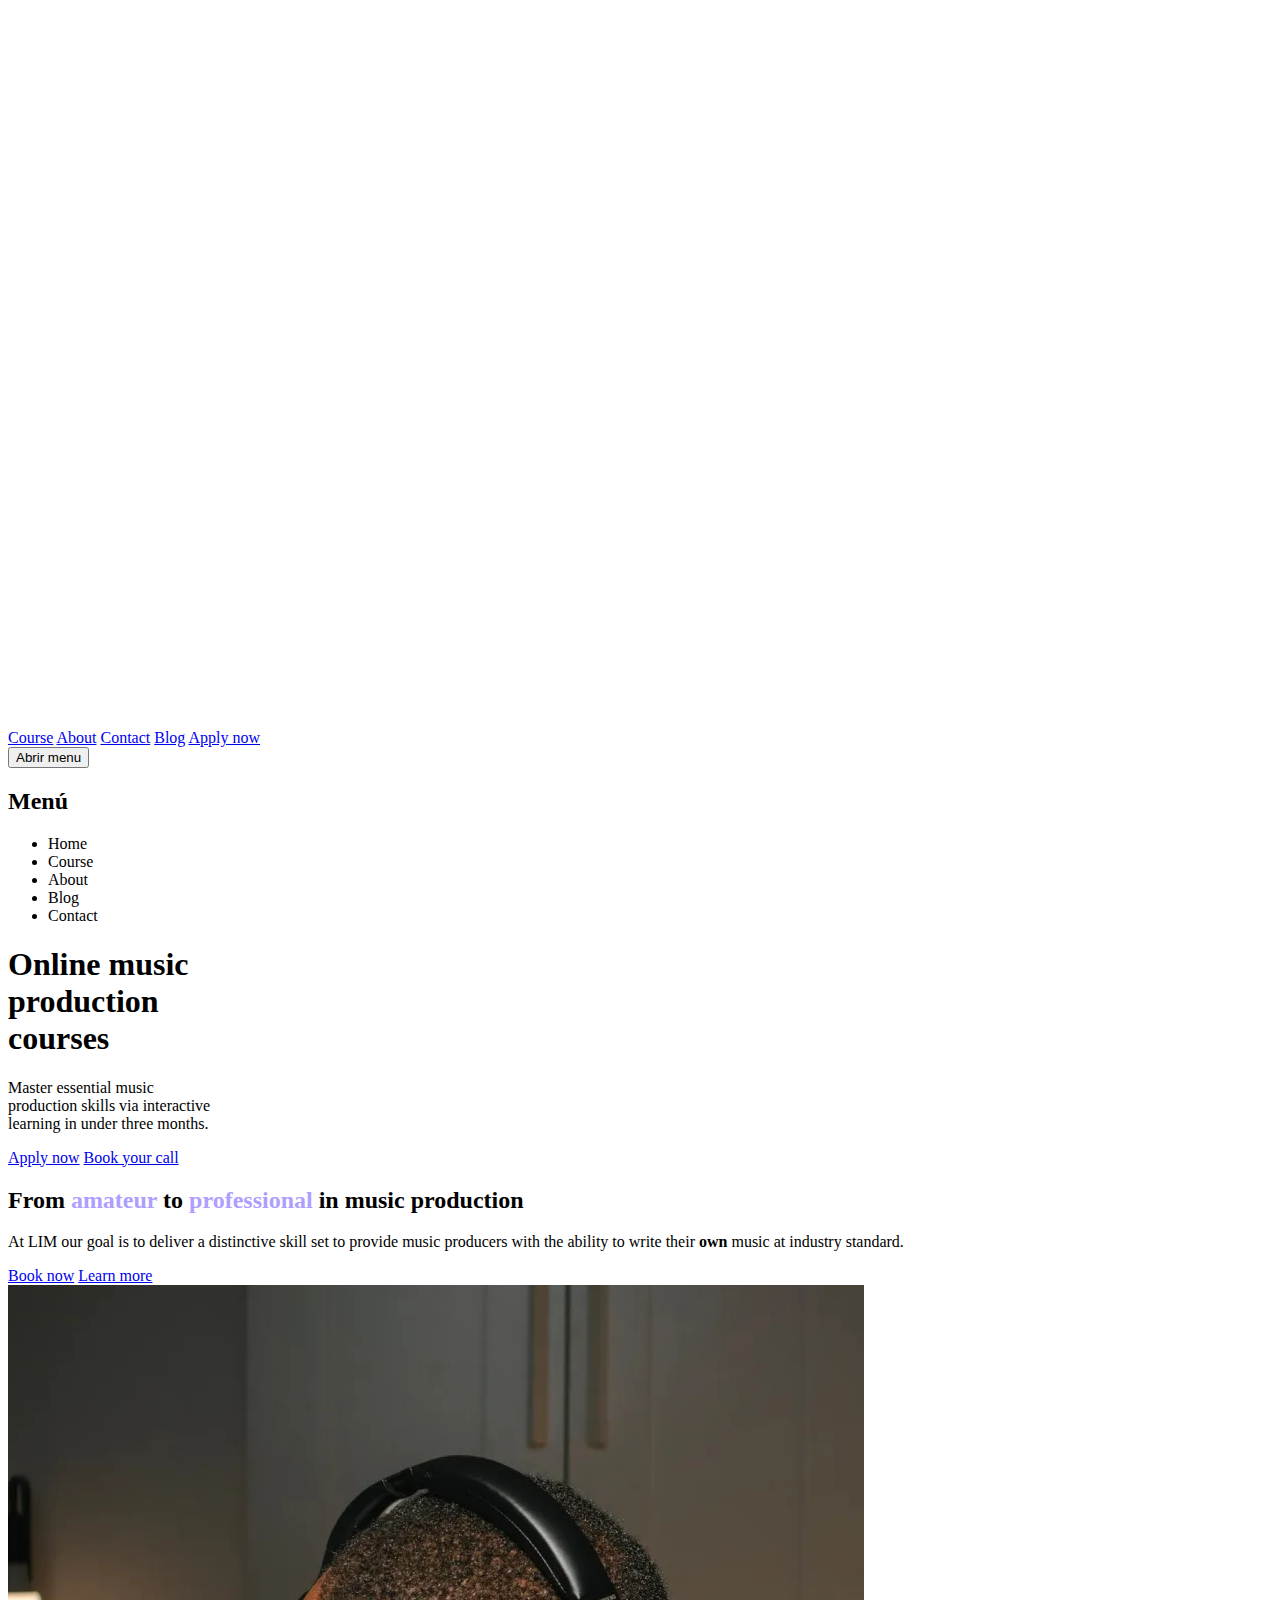
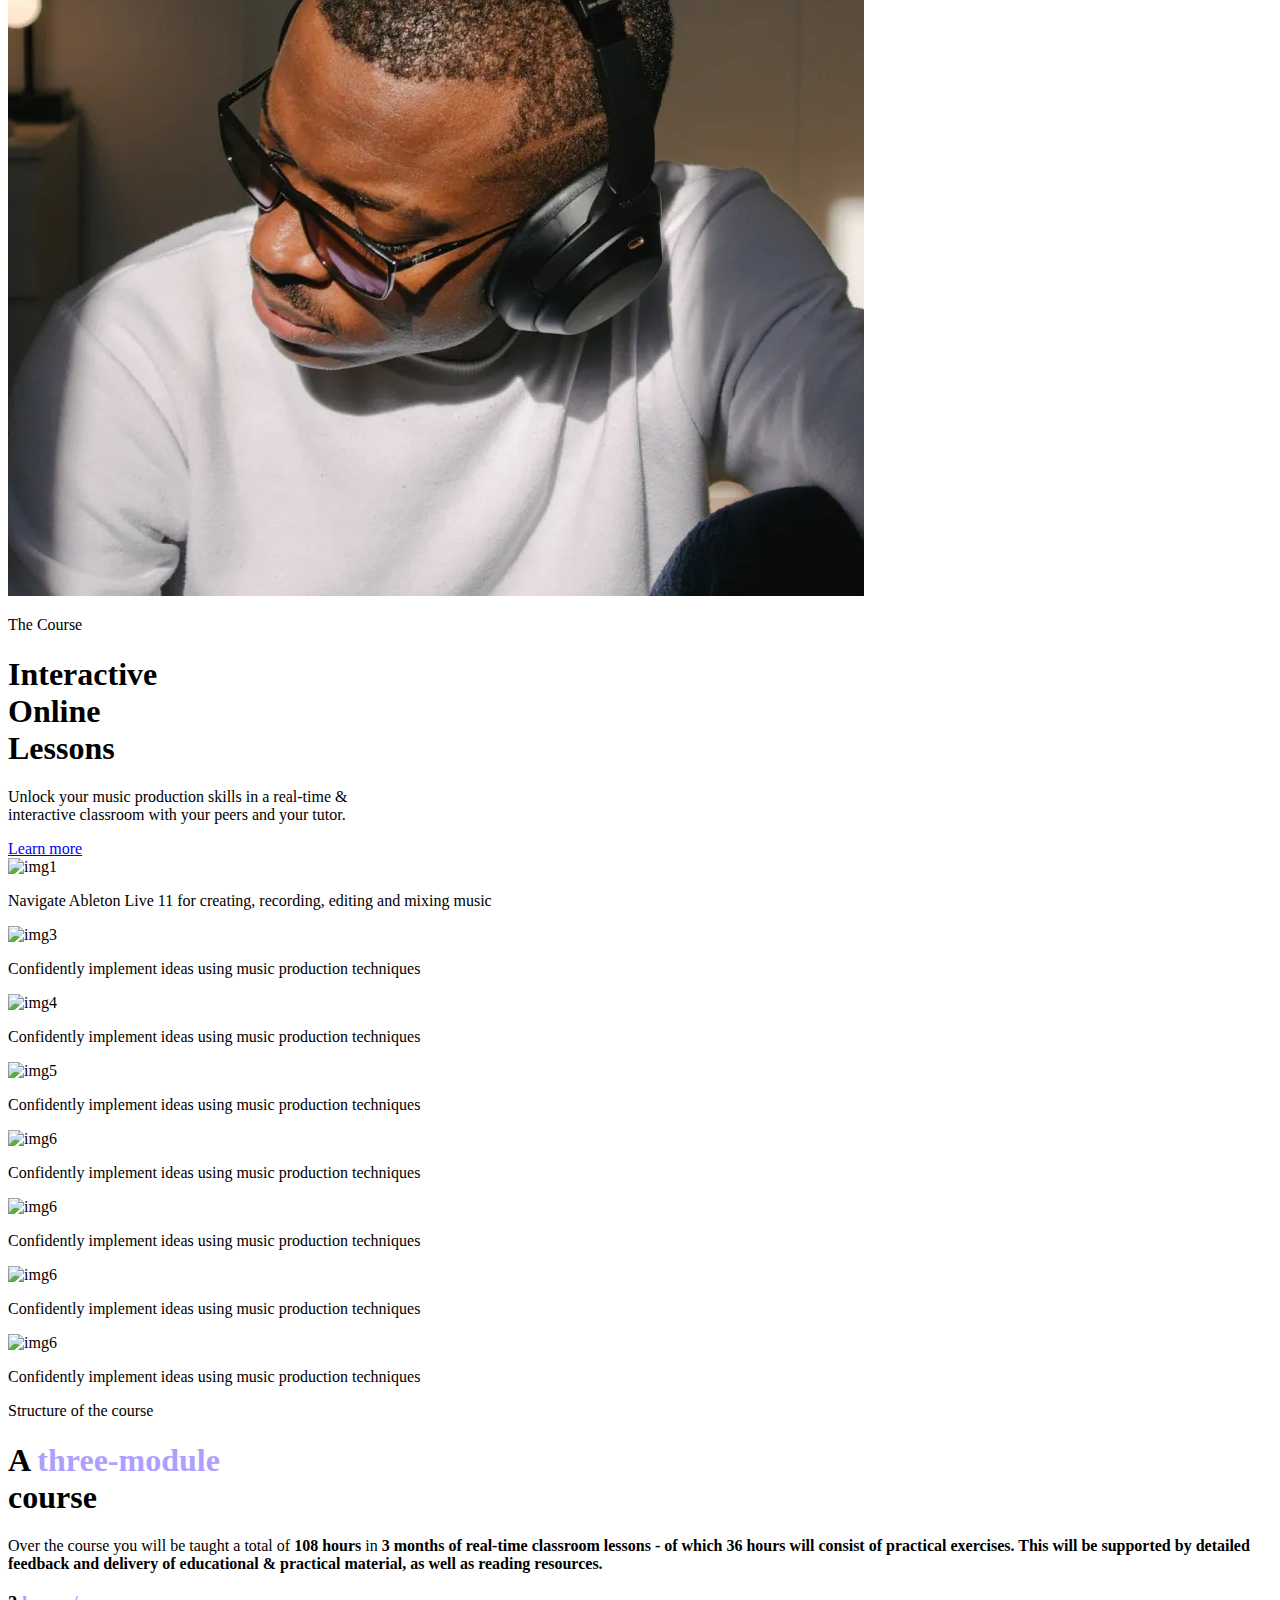
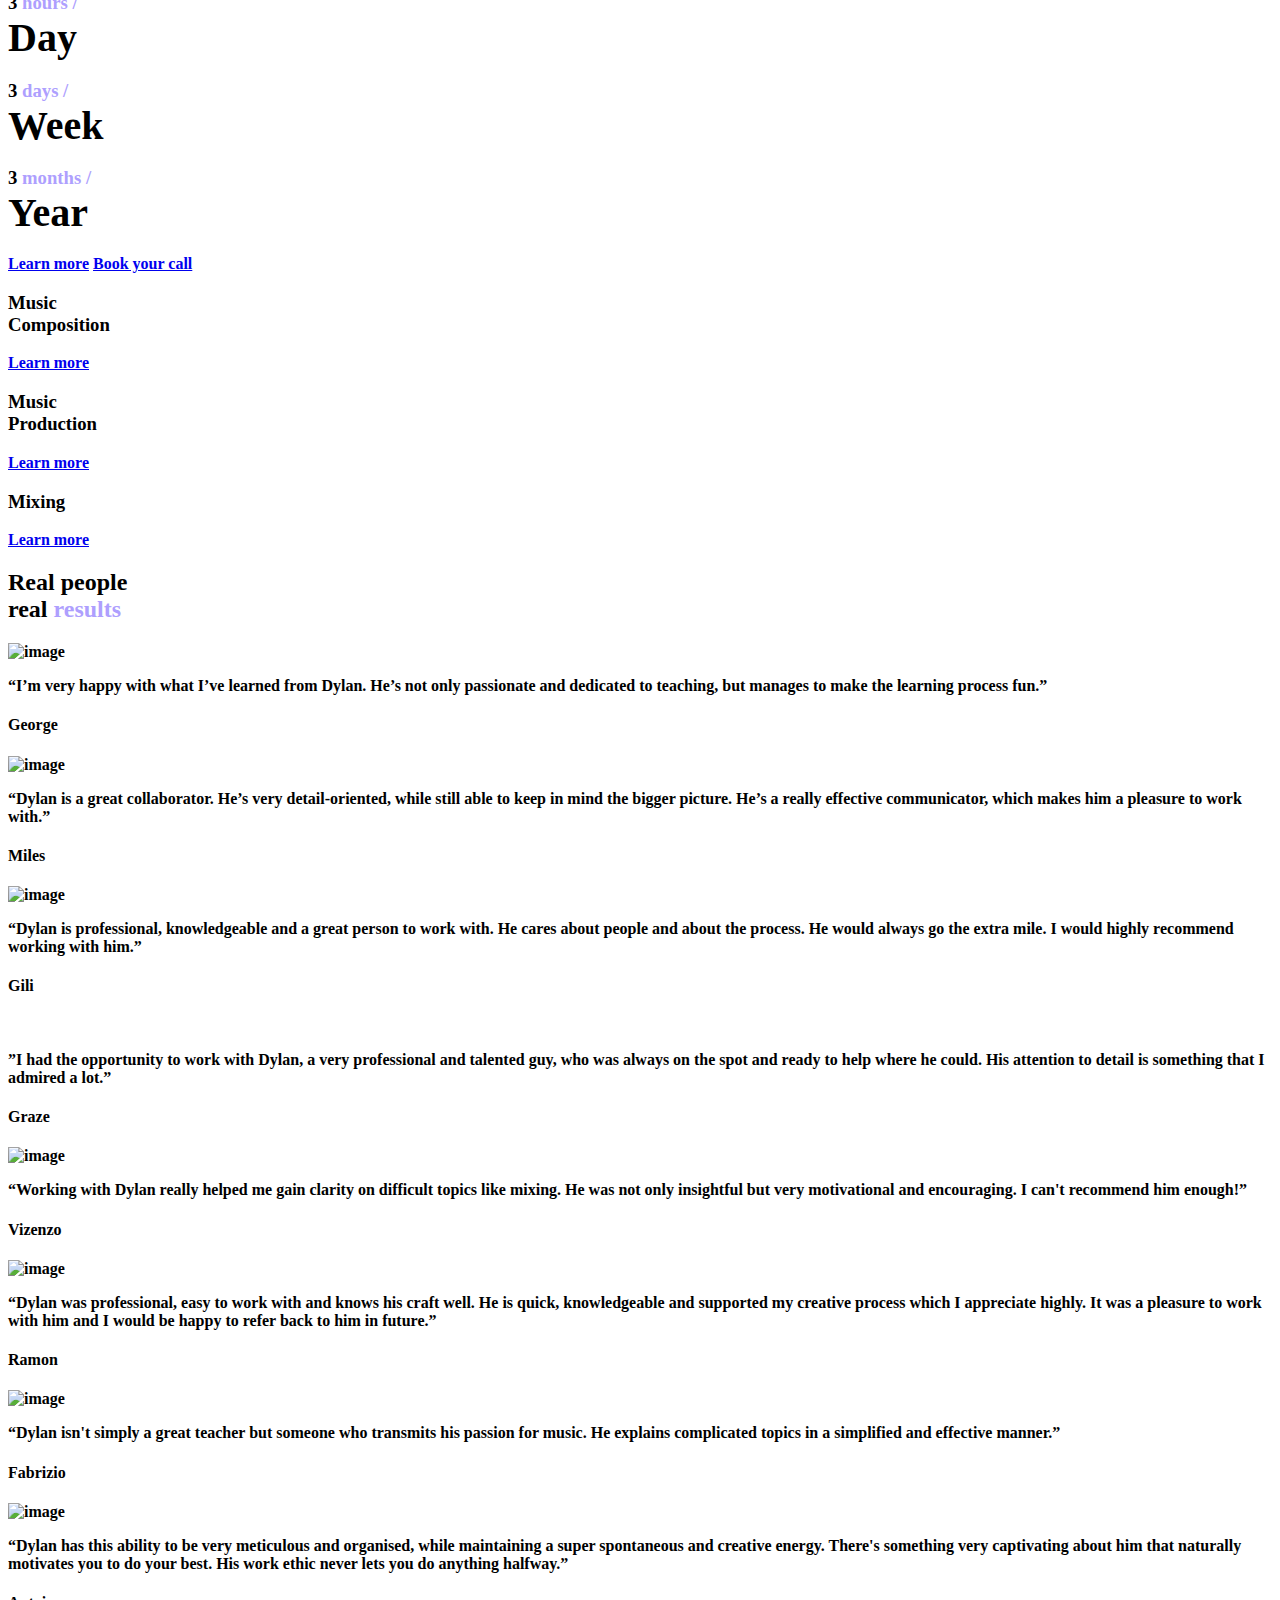
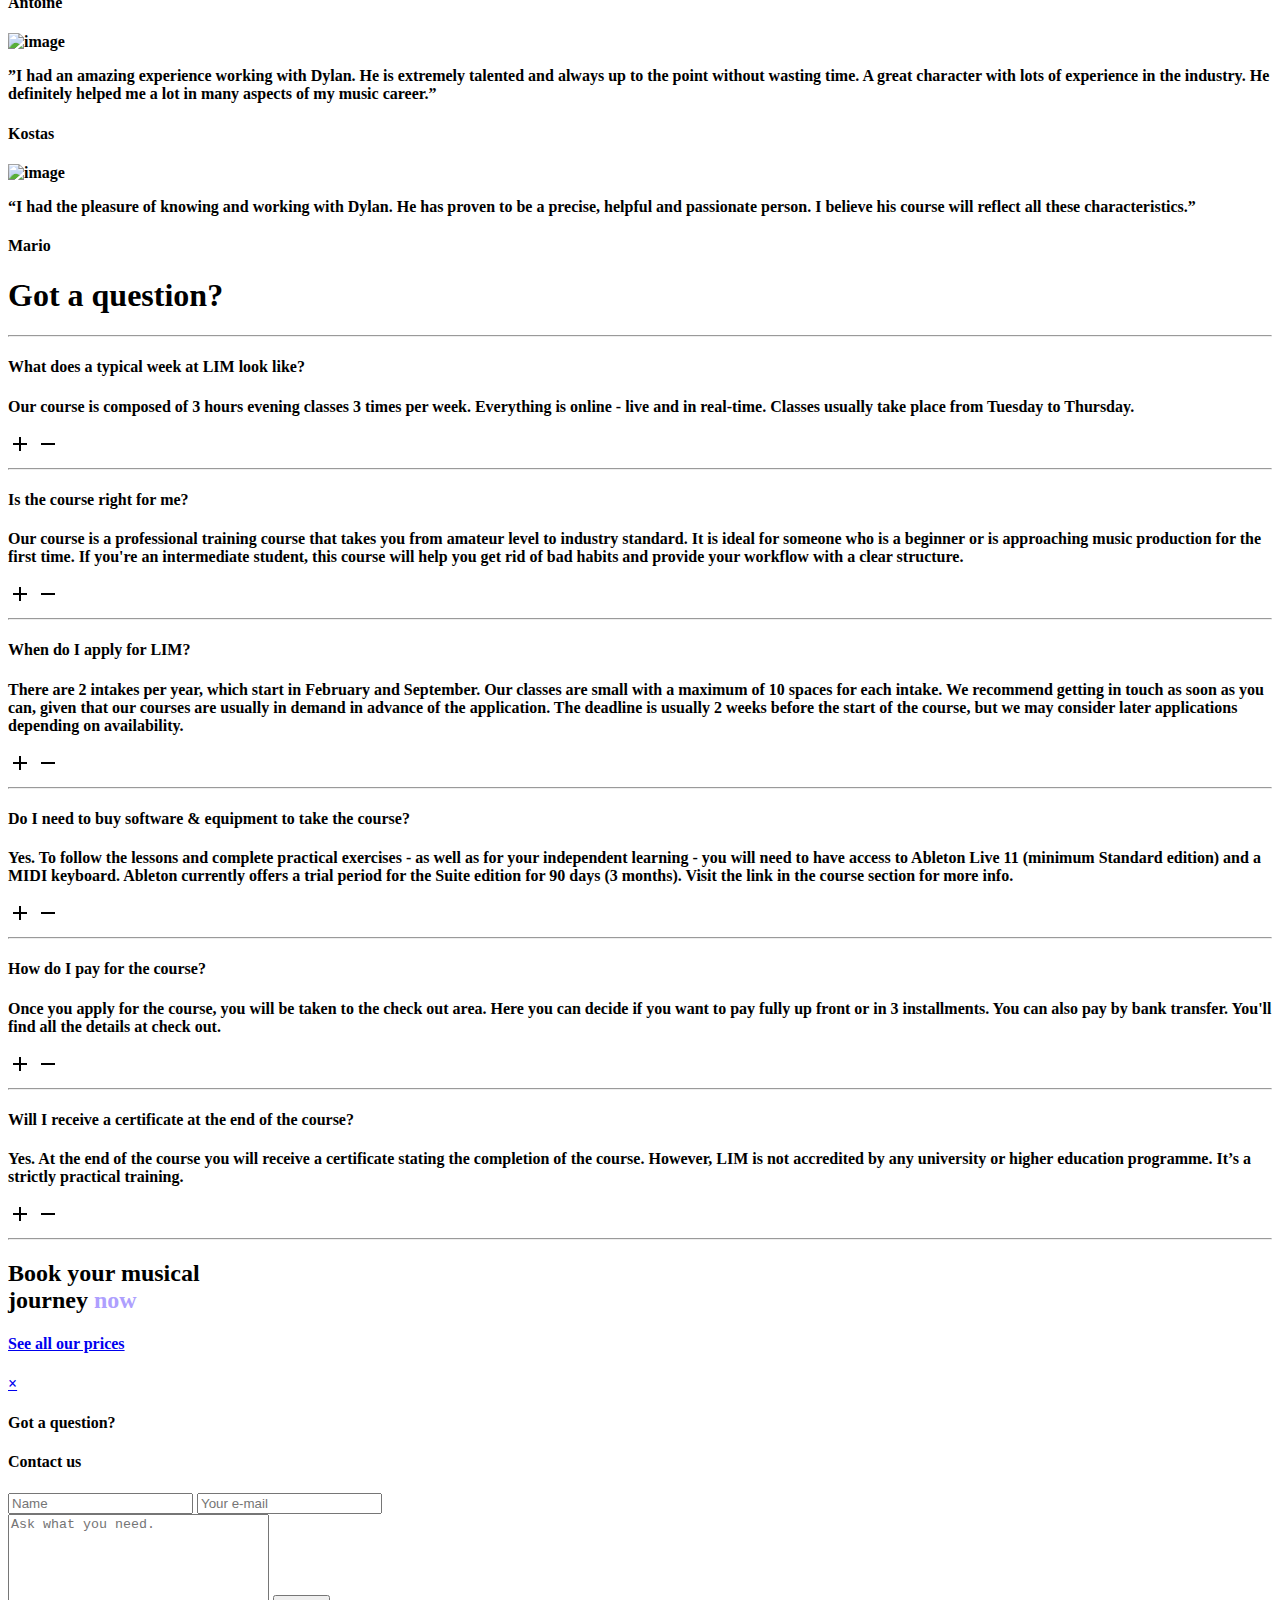
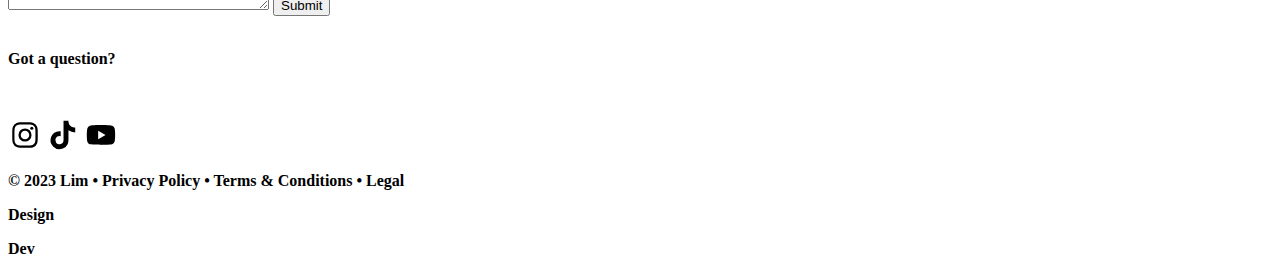
==== index.html @ 6b6d2906 "Add files via upload" ====
<!DOCTYPE html>
<html lang="en">
<head>
    <meta charset="UTF-8">
    <meta name="viewport" content="width=device-width, initial-scale=1.0">
    <title>Proyecto Pre-final</title>
    <link rel="preconnect" href="https://fonts.googleapis.com">
    <link rel="preconnect" href="https://fonts.gstatic.com" crossorigin>

    <link href="https://fonts.googleapis.com/css2?family=DM+Sans:opsz,wght@9..40,200&family=Darker+Grotesque:wght@500;700&family=IBM+Plex+Mono:wght@100&family=Raleway:wght@900&display=swap" rel="stylesheet">
    <link rel="preconnect" href="https://fonts.googleapis.com">
    <link rel="preconnect" href="https://fonts.gstatic.com" crossorigin>
    <link href="https://fonts.googleapis.com/css2?family=DM+Sans:opsz,wght@9..40,200;9..40,300&family=Darker+Grotesque:wght@400;500;700&family=IBM+Plex+Mono:wght@100&family=Raleway:wght@900&display=swap" rel="stylesheet">

    <link rel="stylesheet" href="CSS/index.css">
    <script defer src="JS/index.js"></script>
</head>

<body>

        <!-- BARRA NAV CON JS !!!!!!!!!! - Para repetirlo en todas las pags-->

    <!-- Barra de navegación -->
    <header> 
        <nav class="nav-bar">
            <div class="nav-bar_logo">
                <img loading="lazy" src="../assets/img/LOGO-Limlondon-white.svg" alt="logo"> 
            </div>
            <div class="nav-bar_links">
                <a href="../course.html">Course</a>
                <a href="../about.html">About</a>
                <a href="#popup-ov">Contact</a>
                <a href="#">Blog</a>
                <a class="bar_btn" href="#">Apply now</a>
                <svg class="menu-icon" xmlns="http://www.w3.org/2000/svg" width="24" height="24" viewBox="0 0 24 24" style="fill: rgb(255, 255, 255);"><path d="M4 6h16v2H4zm4 5h12v2H8zm5 5h7v2h-7z"></path></svg>
            </div>
        </nav>
    </header>
    <!-- RECORDATORIO: Hacer position con COOKIES ESQUINA DERECHA -->
    
    <!-- Menú desplegable para responsive -->
    <button onclick="popup()">Abrir menu</button>

            <!-- Menu -->
            <div id="popup-ov-menu">
                <h2>Menú</h2>
                    <ul>
                        <li>Home</li>
                        <li>Course</li>
                        <li>About</li>
                        <li>Blog</li>
                        <li>Contact</li>
                    </ul>
            </div>


    <!-- 1er BLOQUE HOME - MAIN -->

    <section class="container-background">
            <main class="container-main">
                <div class="container-main_text">
                    <h1>Online music <br>
                        production <br>
                        courses</h1>
                    <p>Master essential music <br>
                        production skills via interactive <br>
                        learning in under three months.</p>
                    <div class="container-main_btns">
                        <a class="btn1" href="#">Apply now</a>
                        <a class="btn2" href="#">Book your call</a>
                    </div>
                </div>
            </main>              
    </section>



    <!--  2º BLOQUE HOME - Book + img -->

    <section class="container-book">
        <div class="container-book_text">
            <h2>From <span style="color: #ae9ffe;">amateur</span> to 
                <span style="color: #ae9ffe;">professional</span> in 
                music production</h2>
            <p>At LIM our goal is to deliver a distinctive skill set to provide music producers with the ability to write their <b>own</b> music at industry standard.</p>
            <div class="container-book_btns">
                <a class="btn1" href="#">Book now</a>
                <a class="btn2" href="#">Learn more</a>
            </div>
        </div>

        <div class="container-book_img">
            <img src="../assets/img/imagen-home-book.png" alt="imgbook">
        </div>

    </section>

    <!--  3º BLOQUE HOME - The course -->

    <section class="container-course">
        <div>
            <p>The Course</p>
            <h1>Interactive <br>
                Online <br>
                Lessons</h1>
            <p>Unlock your music production skills in a real-time & <br>interactive classroom with your peers and your tutor.</p>
            <a href="#">Learn more</a>
        </div>
    </section>


    <!-- 4º BLOQUE HOME - Carrusel imágenes         
        
                                            CAMBIAR TEXTOS REPETIDOS-->
    <section class="container-carousel">
            <div class="container-inner">
                <div class="container-inner_img">
                    <img src="https://assets-global.website-files.com/636e0fdd5df0e013bbf00f38/636e0fdd5df0e031d3f00f65_slide_1.webp" alt="img1">
                    <p>Navigate Ableton Live 11 for
                        creating, recording, editing and
                        mixing music</p>
                </div>
                <div class="container-inner_img">
                    <img src="https://assets-global.website-files.com/636e0fdd5df0e013bbf00f38/636e0fdd5df0e04f0df00fa2_slide_3.webp" alt="img3">
                    <p>Confidently implement ideas
                        using music production
                        techniques</p>
                </div>
                <div class="container-inner_img">
                    <img src="https://assets-global.website-files.com/636e0fdd5df0e013bbf00f38/636e0fdd5df0e012a4f00f95_slide_4.webp" alt="img4">
                    <p>Confidently implement ideas using music production techniques</p>
                </div>
                <div class="container-inner_img">
                    <img src="https://assets-global.website-files.com/636e0fdd5df0e013bbf00f38/636e0fdd5df0e01787f00fa1_slide_5.webp" alt="img5">
                    <p>Confidently implement ideas using music production techniques</p>
                </div>
                <div class="container-inner_img">
                    <img src="https://assets-global.website-files.com/636e0fdd5df0e013bbf00f38/636e0fdd5df0e02798f00f97_slide_6.webp" alt="img6">
                    <p>Confidently implement ideas using music production techniques</p>
                </div>
                <div class="container-inner_img">
                    <img src="https://assets-global.website-files.com/636e0fdd5df0e013bbf00f38/636e0fdd5df0e006f6f00f9f_slide_7.webp" alt="img6">
                    <p>Confidently implement ideas using music production techniques</p>
                </div>
                <div class="container-inner_img">
                    <img src="https://assets-global.website-files.com/636e0fdd5df0e013bbf00f38/636e0fdd5df0e038baf00fa0_slide_8.webp" alt="img6">
                    <p>Confidently implement ideas using music production techniques</p>
                </div>
                <div class="container-inner_img">
                    <img src="https://assets-global.website-files.com/636e0fdd5df0e013bbf00f38/636e0fdd5df0e077e5f00f94_slide_9.webp" alt="img6">
                    <p>Confidently implement ideas using music production techniques</p>
                </div>
            </div>
        </div>
    </section>



    <!-- 5º BLOQUE HOME -  Container structure course -->

    <section class="container-structurecourse">
        <div class="container-structurecourse_part1">
            <p><span style="color: #000000;">Structure of the course</span></p>
            <h1>A<span style="color: #ae9ffe;"> three-module</span><br>
                course</h1>
            <p>Over the course you will be taught a total of <b><span style="color: #000000;">108 hours</span></b> in <b><span style="color: #000000;">3 months</span><b> of real-time classroom lessons - of which 36 hours will consist of practical exercises. This will be supported by detailed feedback and delivery of educational & practical material, as well as reading resources.</p>
        </div>

        <div class="container-structurecourse_part2">
            <h3><b>3 </b><span style="color: #ae9ffe;">hours /</span><br><span style="font-size: 2.5rem;">Day</span></h3>
            <h3><b>3 </b><span style="color: #ae9ffe;">days /</span><br><span style="font-size: 2.5rem;">Week</span></h3>
            <h3><b>3 </b><span style="color: #ae9ffe;">months /</span><br><span style="font-size: 2.5rem;">Year</span></h3>
        </div>

        <div class="container-structurecourse_btns">
            <a class="btn1" href="#">Learn more</a>
            <a class="btn2" href="#">Book your call</a>
        </div>
    </section>



    <!-- 6º BLOQUE HOME -  Container 3 boxes -->

    <section class="container-boxes">
        <div class="container-boxes_box1 box">
            <h3>Music <br>Composition</h3>
            <a href="#">Learn more</a>
        </div>

        <div class="container-boxes_box2 box">
            <h3>Music <br>Production</h3>
            <a href="#">Learn more</a>
        </div>

        <div class="container-boxes_box3 box">
            <h3>Mixing</h3>
            <a href="#">Learn more</a>
        </div>
    </section>



    <!-- 7º BLOQUE HOME -  TESTIMONIAL CARDS -->

    <section class="container-testimonial-header">
        <h2>Real people <br>real <span style="color: #ae9ffe;">results</span></h2>

        <!-- Cartas de testimonios -->

        <div class="container-testimonial-cards_col">

            <div class="container-testimonial-cards_col-block card1">
                <img src="https://assets-global.website-files.com/636e0fdd5df0e013bbf00f38/636e0fdd5df0e02681f00fab_1.webp" alt="image">
                <p>“I’m very happy with what I’ve learned from Dylan. He’s not only passionate and dedicated to teaching, but manages to make the learning process fun.”</p>
                <h4>George</h4>
            </div>

            <div class="container-testimonial-cards_col-block card2">
                <img src="https://assets-global.website-files.com/636e0fdd5df0e013bbf00f38/636e0fdd5df0e06a0af00fad_6.webp" alt="image">
                <p>“Dylan is a great collaborator. He’s very detail-oriented, while still able to keep in mind the bigger picture. He’s a really effective communicator, which makes him a pleasure to work with.”</p>
                <h4>Miles</h4>
            </div>
 
            <div class="container-testimonial-cards_col-block card3">
                <img src="https://assets-global.website-files.com/636e0fdd5df0e013bbf00f38/636e0fdd5df0e0c427f00faa_2.webp" alt="image">
                <p>“Dylan is professional, knowledgeable and a great person to work with. He cares about people and about the process. He would always go the extra mile. I would highly recommend working with him.”</p>
                <h4>Gili</h4>
            </div>

            <div class="container-testimonial-cards_col-block card4">
                <img src="https://assets-global.website-files.com/636e0fdd5df0e013bbf00f38/636e0fdd5df0e02029f00fa8_3.webp" alt="">
                <p>”I had the opportunity to work with Dylan, a very professional and talented guy, who was always on the spot and ready to help where he could. His attention to detail is something that I admired a lot.”</p>
                <h4>Graze</h4>
            </div>

            <div class="container-testimonial-cards_col-block card5">
                <img src="https://assets-global.website-files.com/636e0fdd5df0e013bbf00f38/636e0fdd5df0e01e05f00fae_7.webp" alt="image">
                <p>“Working with Dylan really helped me gain clarity on difficult topics like mixing. He was not only insightful but very motivational and encouraging. I can't recommend him enough!”</p>
                <h4>Vizenzo</h4>
            </div>

            <div class="container-testimonial-cards_col-block card6">
                <img src="https://assets-global.website-files.com/636e0fdd5df0e013bbf00f38/636e0fdd5df0e08036f00fc5_8.webp" alt="image">
                <p>“Dylan was professional, easy to work with and knows his craft well. He is quick, knowledgeable and supported my creative process which I appreciate highly. It was a pleasure to work with him and I would be happy to refer back to him in future.”</p>
                <h4>Ramon</h4>
            </div>

            <div class="container-testimonial-cards_col-block card7">
                <img src="https://assets-global.website-files.com/636e0fdd5df0e013bbf00f38/636e0fdd5df0e00e5af00fa9_4.webp" alt="image">
                <p>“Dylan isn't simply a great teacher but someone who transmits his passion for music. He explains complicated topics in a simplified and effective manner.”</p>
                <h4>Fabrizio</h4>
            </div>

            <div class="container-testimonial-cards_col-block card8">
                <img src="https://assets-global.website-files.com/636e0fdd5df0e013bbf00f38/636e0fdd5df0e042bff00fc3_9.webp" alt="image">
                <p>“Dylan has this ability to be very meticulous and organised, while maintaining a super spontaneous and creative energy. There's something very captivating about him that naturally motivates you to do your best. His work ethic never lets you do anything halfway.”</p>
                <h4>Antoine</h4>
            </div>

            <div class="container-testimonial-cards_col-block card9">
                <img src="https://assets-global.website-files.com/636e0fdd5df0e013bbf00f38/636e0fdd5df0e0576ff00fac_5.webp" alt="image">
                <p>”I had an amazing experience working with Dylan. He is extremely talented and always up to the point without wasting time. A great character with lots of experience in the industry. He definitely helped me a lot in many aspects of my music career.”</p>
                <h4>Kostas</h4>
            </div>

            <div class="container-testimonial-cards_col-block card10">
                <img src="https://assets-global.website-files.com/636e0fdd5df0e013bbf00f38/636e0fdd5df0e00948f00fc4_10.webp" alt="image">
                <p>“I had the pleasure of knowing and working with Dylan. He has proven to be a precise, helpful and passionate person. I believe his course will reflect all these characteristics.”</p>
                <h4>Mario</h4>
            </div>
        </div>
    </section>

    <!-- 8º BLOQUE FAQS -->

    <section class="container-questions">     <!-- Título -->
        <div class="container-questions-title">
          <h1>Got a question?</h1>
        </div>
        <hr>
        <div class="container-questions-faqs"> <!-- Pregunta 1 -->
            <div class="desplegable-items"> 
                <div>    
                    <h4>What does a typical week at LIM look like?</h4>
                    <p class="item" id="item1">Our course is composed of 3 hours evening classes 3 times per week. Everything is online - live and in real-time. Classes usually take place from Tuesday to Thursday.</p>
                </div>
                <div class="toggle-icon" onclick="toggleIcon(this)">
                    <svg class="plus-icon icon" xmlns="http://www.w3.org/2000/svg" width="24" height="24" viewBox="0 0 24 24" style="fill: rgba(0, 0, 0, 1);">
                    <path d="M19 11h-6V5h-2v6H5v2h6v6h2v-6h6z"></path>
                    </svg>
                    <svg class="minus-icon icon" xmlns="http://www.w3.org/2000/svg" width="24" height="24" viewBox="0 0 24 24" style="fill: rgba(0, 0, 0, 1);">
                    <path d="M19 13H5v-2h14v2z"></path>
                    </svg>
                </div>
            </div>
        </div>

        <hr>

        <div class="container-questions-faqs"> <!-- Pregunta 2 -->
            <div class="desplegable-items"> 
                <div>    
                    <h4>Is the course right for me?</h4>
                    <p class="item" id="item2">Our course is a professional training course that takes you from amateur level to industry standard. It is ideal for someone who is a beginner or is approaching music production for the first time. If you're an intermediate student, this course will help you get rid of bad habits and provide your workflow with a clear structure.</p>
                </div>
                <div class="toggle-icon" onclick="toggleIcon(this)">
                    <svg class="plus-icon icon" xmlns="http://www.w3.org/2000/svg" width="24" height="24" viewBox="0 0 24 24" style="fill: rgba(0, 0, 0, 1);">
                    <path d="M19 11h-6V5h-2v6H5v2h6v6h2v-6h6z"></path>
                    </svg>
                    <svg class="minus-icon icon" xmlns="http://www.w3.org/2000/svg" width="24" height="24" viewBox="0 0 24 24" style="fill: rgba(0, 0, 0, 1);">
                    <path d="M19 13H5v-2h14v2z"></path>
                    </svg>
                </div>
            </div>
        </div>
        
        <hr>

        <div class="container-questions-faqs"> <!-- Pregunta 3 -->
            <div class="desplegable-items"> 
                <div>    
                    <h4>When do I apply for LIM?</h4>
                    <p class="item" id="item3">There are 2 intakes per year, which start in February and September. Our classes are small with a maximum of 10 spaces for each intake. We recommend getting in touch as soon as you can, given that our courses are usually in demand in advance of the application. The deadline is usually 2 weeks before the start of the course, but we may consider later applications depending on availability.</p>
                </div>
                <div class="toggle-icon" onclick="toggleIcon(this)">
                    <svg class="plus-icon icon" xmlns="http://www.w3.org/2000/svg" width="24" height="24" viewBox="0 0 24 24" style="fill: rgba(0, 0, 0, 1);">
                    <path d="M19 11h-6V5h-2v6H5v2h6v6h2v-6h6z"></path>
                    </svg>
                    <svg class="minus-icon icon" xmlns="http://www.w3.org/2000/svg" width="24" height="24" viewBox="0 0 24 24" style="fill: rgba(0, 0, 0, 1);">
                    <path d="M19 13H5v-2h14v2z"></path>
                    </svg>
                </div>
            </div>
        </div>

        <hr>

        <div class="container-questions-faqs"> <!-- Pregunta 4 -->
            <div class="desplegable-items"> 
                <div>    
                    <h4>Do I need to buy software & equipment to take the course?</h4>
                    <p class="item" id="item4">Yes. To follow the lessons and complete practical exercises - as well as for your independent learning - you will need to have access to Ableton Live 11 (minimum Standard edition) and a MIDI keyboard. Ableton currently offers a trial period for the Suite edition for 90 days (3 months). Visit the link in the course section for more info.</p>
                </div>
                <div class="toggle-icon" onclick="toggleIcon(this)">
                    <svg class="plus-icon icon" xmlns="http://www.w3.org/2000/svg" width="24" height="24" viewBox="0 0 24 24" style="fill: rgba(0, 0, 0, 1);">
                    <path d="M19 11h-6V5h-2v6H5v2h6v6h2v-6h6z"></path>
                    </svg>
                    <svg class="minus-icon icon" xmlns="http://www.w3.org/2000/svg" width="24" height="24" viewBox="0 0 24 24" style="fill: rgba(0, 0, 0, 1);">
                    <path d="M19 13H5v-2h14v2z"></path>
                    </svg>
                </div>
            </div>
        </div>

        <hr>

        <div class="container-questions-faqs"> <!-- Pregunta 5 -->
            <div class="desplegable-items"> 
                <div>    
                    <h4>How do I pay for the course?</h4>
                    <p class="item" id="item5">Once you apply for the course, you will be taken to the check out area. Here you can decide if you want to pay fully up front or in 3 installments. You can also pay by bank transfer. You'll find all the details at check out.</p>
                </div>
                <div class="toggle-icon" onclick="toggleIcon(this)">
                    <svg class="plus-icon icon" xmlns="http://www.w3.org/2000/svg" width="24" height="24" viewBox="0 0 24 24" style="fill: rgba(0, 0, 0, 1);">
                    <path d="M19 11h-6V5h-2v6H5v2h6v6h2v-6h6z"></path>
                    </svg>
                    <svg class="minus-icon icon" xmlns="http://www.w3.org/2000/svg" width="24" height="24" viewBox="0 0 24 24" style="fill: rgba(0, 0, 0, 1);">
                    <path d="M19 13H5v-2h14v2z"></path>
                    </svg>
                </div>
            </div>
        </div>

        <hr>

        <div class="container-questions-faqs"> <!-- Pregunta 6 -->
            <div class="desplegable-items"> 
                <div>    
                    <h4>Will I receive a certificate at the end of the course?</h4>
                    <p class="item" id="item6">Yes. At the end of the course you will receive a certificate stating the completion of the course. However, LIM is not accredited by any university or higher education programme. It’s a strictly practical training.</p>
                </div>
                <div class="toggle-icon" onclick="toggleIcon(this)">
                    <svg class="plus-icon icon" xmlns="http://www.w3.org/2000/svg" width="24" height="24" viewBox="0 0 24 24" style="fill: rgba(0, 0, 0, 1);">
                    <path d="M19 11h-6V5h-2v6H5v2h6v6h2v-6h6z"></path>
                    </svg>
                    <svg class="minus-icon icon" xmlns="http://www.w3.org/2000/svg" width="24" height="24" viewBox="0 0 24 24" style="fill: rgba(0, 0, 0, 1);">
                    <path d="M19 13H5v-2h14v2z"></path>
                    </svg>
                </div>
            </div>
        </div>

        <hr>

      </section>



        <!-- 9º BLOQUE - Reservar CTA -->

        
        <section class="container-prices">
            <div class="container-prices-title">
                <h2>Book your musical <br>journey <span style="color: #ae9ffe;">now</span></h2>
            </div>
            <div class="container-prices-title2">
                <a href="#"><h4>See all our prices</h4></a>
            </div>
  
        </section>
    </section>




    <!-- POP UP - PÁGINA CONTACT                                      
                HACER EN JS PARA QUE SE REPITA EN TODAS LAS PAGS -->

        <section id="popup-ov"> <!--Overlay-->
            <div class="popup-regular"> <!--popup-->
                <a class="close-popup" href="#">×</a>
   
                <div class="blocks">
                    <div class="block-popup"> <!--Bloque izquierda form-->
                        <h4>Got a question?</h4>
                        <h4>Contact us</h4>
                        <div>
                            <form class="form-popup" action="" method=""> <!--popup_form-->
                                <div class="form-popup-block"> <!--form_block-->
                                    <input class="form-text" type="text" placeholder="Name">
                                    <input class="form-text" type="text" placeholder="Your e-mail">
                                </div>

                                <textarea class="form-message" cols="30" rows="6" id="message" name="message" placeholder="Ask what you need."></textarea>

                                <input class="btn-popup-end" type="submit" value="Submit">
                            </form>
                        </div>
                    </div>

                    <div class="block-popup-img"> <!--Bloque derecha - IMG-->
                        <img src="https://assets-global.website-files.com/636e0fdd5df0e013bbf00f38/636e0fdd5df0e0d0ccf00f85_contact-image.webp" alt="">
                    </div>
                </div>



            </div>
        </section>





    <footer class="footer"><!-- Falta hacer + Crear en JS para todas las páginas -->

        <div class="footer-blocks">
            <!-- Bloque 1 (izquierda)-->
            <div class="footer-block1">
                <div class="footer-text-first">
                    <p><span style="color: #000000;">Got a question?</span></p>
                    <p><span style="color: white;">Contact us</span></p>
                </div>
                <div class="footer-rrss">
                    <!-- Icono Instagram -->
                    <svg xmlns="http://www.w3.org/2000/svg" width="34" height="34" viewBox="0 0 24 24" style="fill: rgba(0, 0, 0, 1); transform: none;">
                        <path d="M11.999 7.377a4.623 4.623 0 1 0 0 9.248 4.623 4.623 0 0 0 0-9.248zm0 7.627a3.004 3.004 0 1 1 0-6.008 3.004 3.004 0 0 1 0 6.008z"></path>
                        <circle cx="16.806" cy="7.207" r="1.078"></circle>
                        <path d="M20.533 6.111A4.605 4.605 0 0 0 17.9 3.479a6.606 6.606 0 0 0-2.186-.42c-.963-.042-1.268-.054-3.71-.054s-2.755 0-3.71.054a6.554 6.554 0 0 0-2.184.42 4.6 4.6 0 0 0-2.633 2.632 6.585 6.585 0 0 0-.419 2.186c-.043.962-.056 1.267-.056 3.71 0 2.442 0 2.753.056 3.71.015.748.156 1.486.419 2.187a4.61 4.61 0 0 0 2.634 2.632 6.584 6.584 0 0 0 2.185.45c.963.042 1.268.055 3.71.055s2.755 0 3.71-.055a6.615 6.615 0 0 0 2.186-.419 4.613 4.613 0 0 0 2.633-2.633c.263-.7.404-1.438.419-2.186.043-.962.056-1.267.056-3.71s0-2.753-.056-3.71a6.581 6.581 0 0 0-.421-2.217zm-1.218 9.532a5.043 5.043 0 0 1-.311 1.688 2.987 2.987 0 0 1-1.712 1.711 4.985 4.985 0 0 1-1.67.311c-.95.044-1.218.055-3.654.055-2.438 0-2.687 0-3.655-.055a4.96 4.96 0 0 1-1.669-.311 2.985 2.985 0 0 1-1.719-1.711 5.08 5.08 0 0 1-.311-1.669c-.043-.95-.053-1.218-.053-3.654 0-2.437 0-2.686.053-3.655a5.038 5.038 0 0 1 .311-1.687c.305-.789.93-1.41 1.719-1.712a5.01 5.01 0 0 1 1.669-.311c.951-.043 1.218-.055 3.655-.055s2.687 0 3.654.055a4.96 4.96 0 0 1 1.67.311 2.991 2.991 0 0 1 1.712 1.712 5.08 5.08 0 0 1 .311 1.669c.043.951.054 1.218.054 3.655 0 2.436 0 2.698-.043 3.654h-.011z"></path>
                      </svg>

                    <!-- Icono TikTok -->
                    <svg xmlns="http://www.w3.org/2000/svg" width="34" height="34" viewBox="0 0 24 24" style="fill: rgba(0, 0, 0, 1); transform: none;">
                        <path d="M19.59 6.69a4.83 4.83 0 0 1-3.77-4.25V2h-3.45v13.67a2.89 2.89 0 0 1-5.2 1.74 2.89 2.89 0 0 1 2.31-4.64 2.93 2.93 0 0 1 .88.13V9.4a6.84 6.84 0 0 0-1-.05A6.33 6.33 0 0 0 5 20.1a6.34 6.34 0 0 0 10.86-4.43v-7a8.16 8.16 0 0 0 4.77 1.52v-3.4a4.85 4.85 0 0 1-1-.1z"></path>
                      </svg>
                     
                    <!-- Icono YouTube   -->
                    <svg xmlns="http://www.w3.org/2000/svg" width="34" height="34" viewBox="0 0 24 24" style="fill: rgba(0, 0, 0, 1); transform: none;">
                        <path d="M21.593 7.203a2.506 2.506 0 0 0-1.762-1.766C18.265 5.007 12 5 12 5s-6.264-.007-7.831.404a2.56 2.56 0 0 0-1.766 1.778c-.413 1.566-.417 4.814-.417 4.814s-.004 3.264.406 4.814c.23.857.905 1.534 1.763 1.765 1.582.43 7.83.437 7.83.437s6.265.007 7.831-.403a2.515 2.515 0 0 0 1.767-1.763c.414-1.565.417-4.812.417-4.812s.02-3.265-.407-4.831zM9.996 15.005l.005-6 5.207 3.005-5.212 2.995z"></path>
                    </svg>
                    
                </div>
            </div>

            <!-- Bloque 2 (centro)-->
            <div class="footer-block2">
                <p>© 2023 Lim • Privacy Policy • Terms & Conditions • Legal</p>
            </div>

            <div class="footer-block3">
                <p>Design <span style="color: white;">sentempo</span></p> 
                <p>Dev <span style="color: white;">Saisei Media</span></p>
            </div>


        </div>
    </footer>
  


  
</body>
</html>
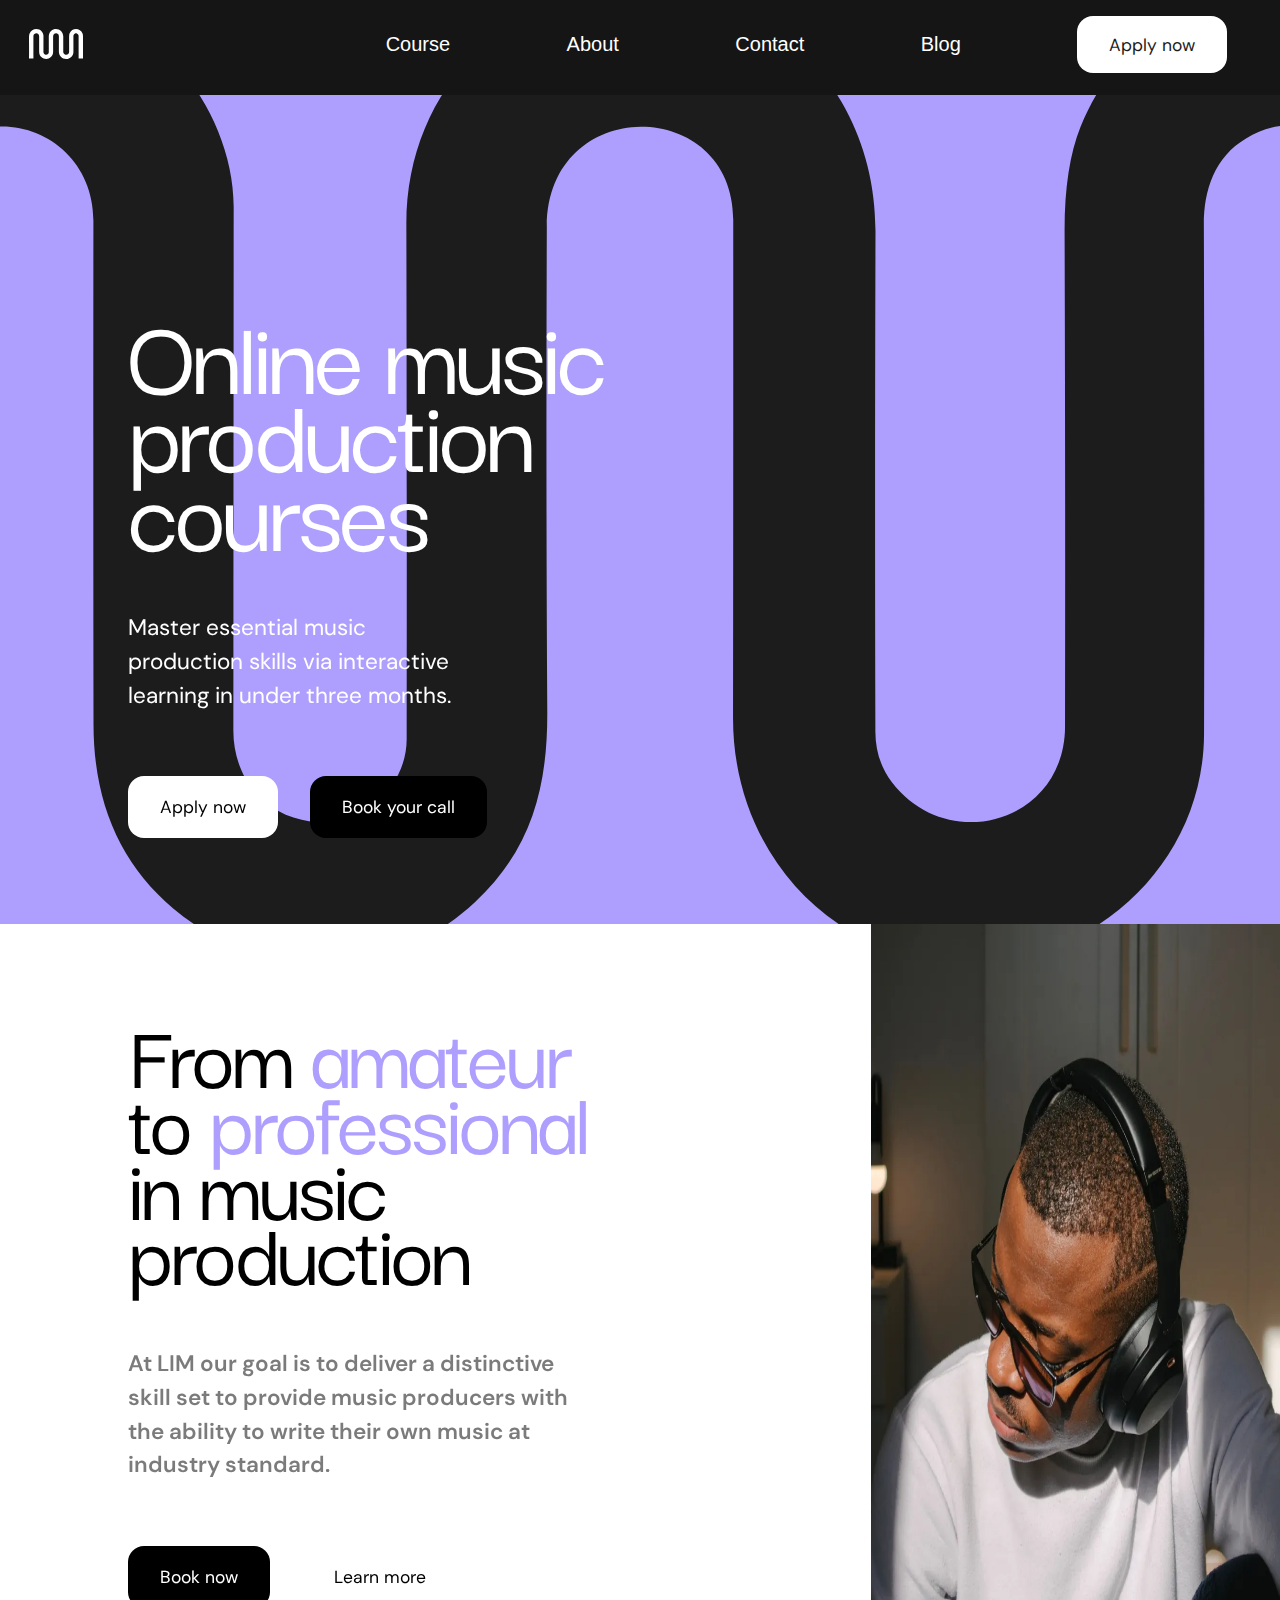
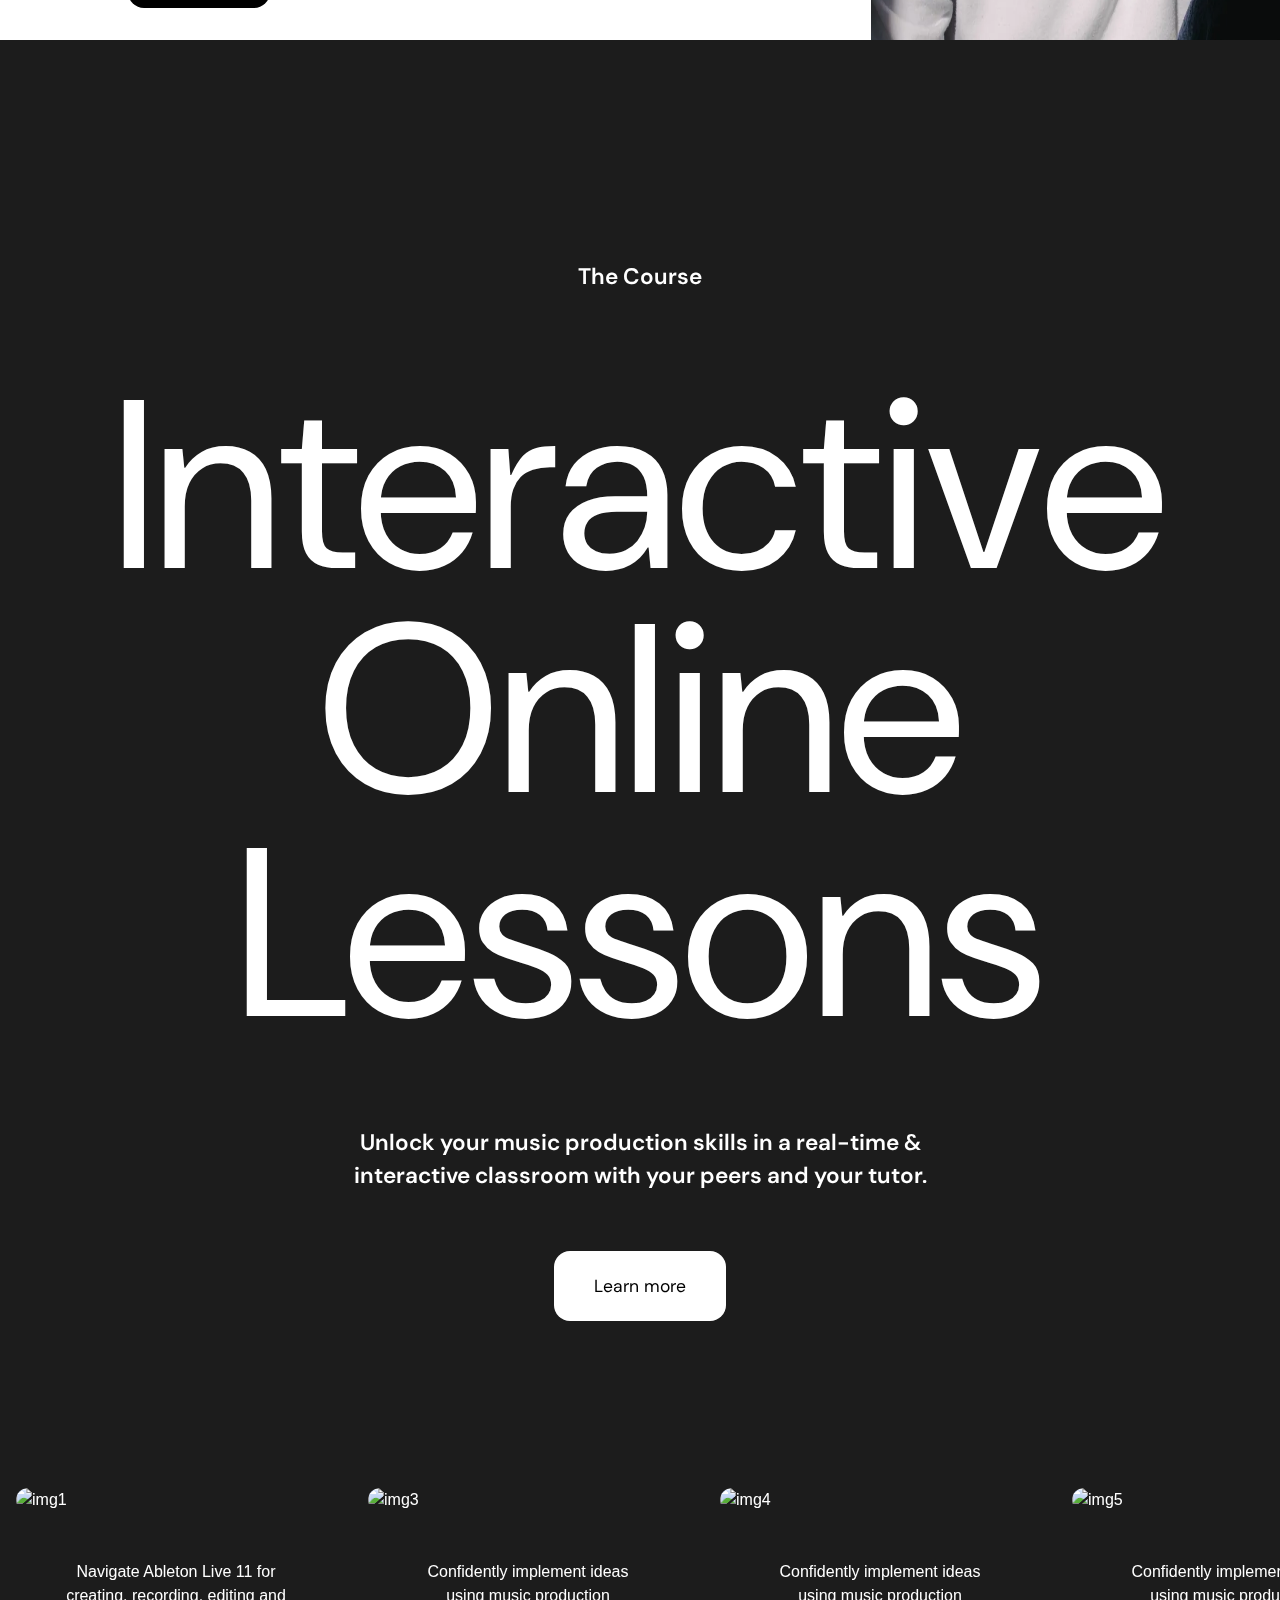
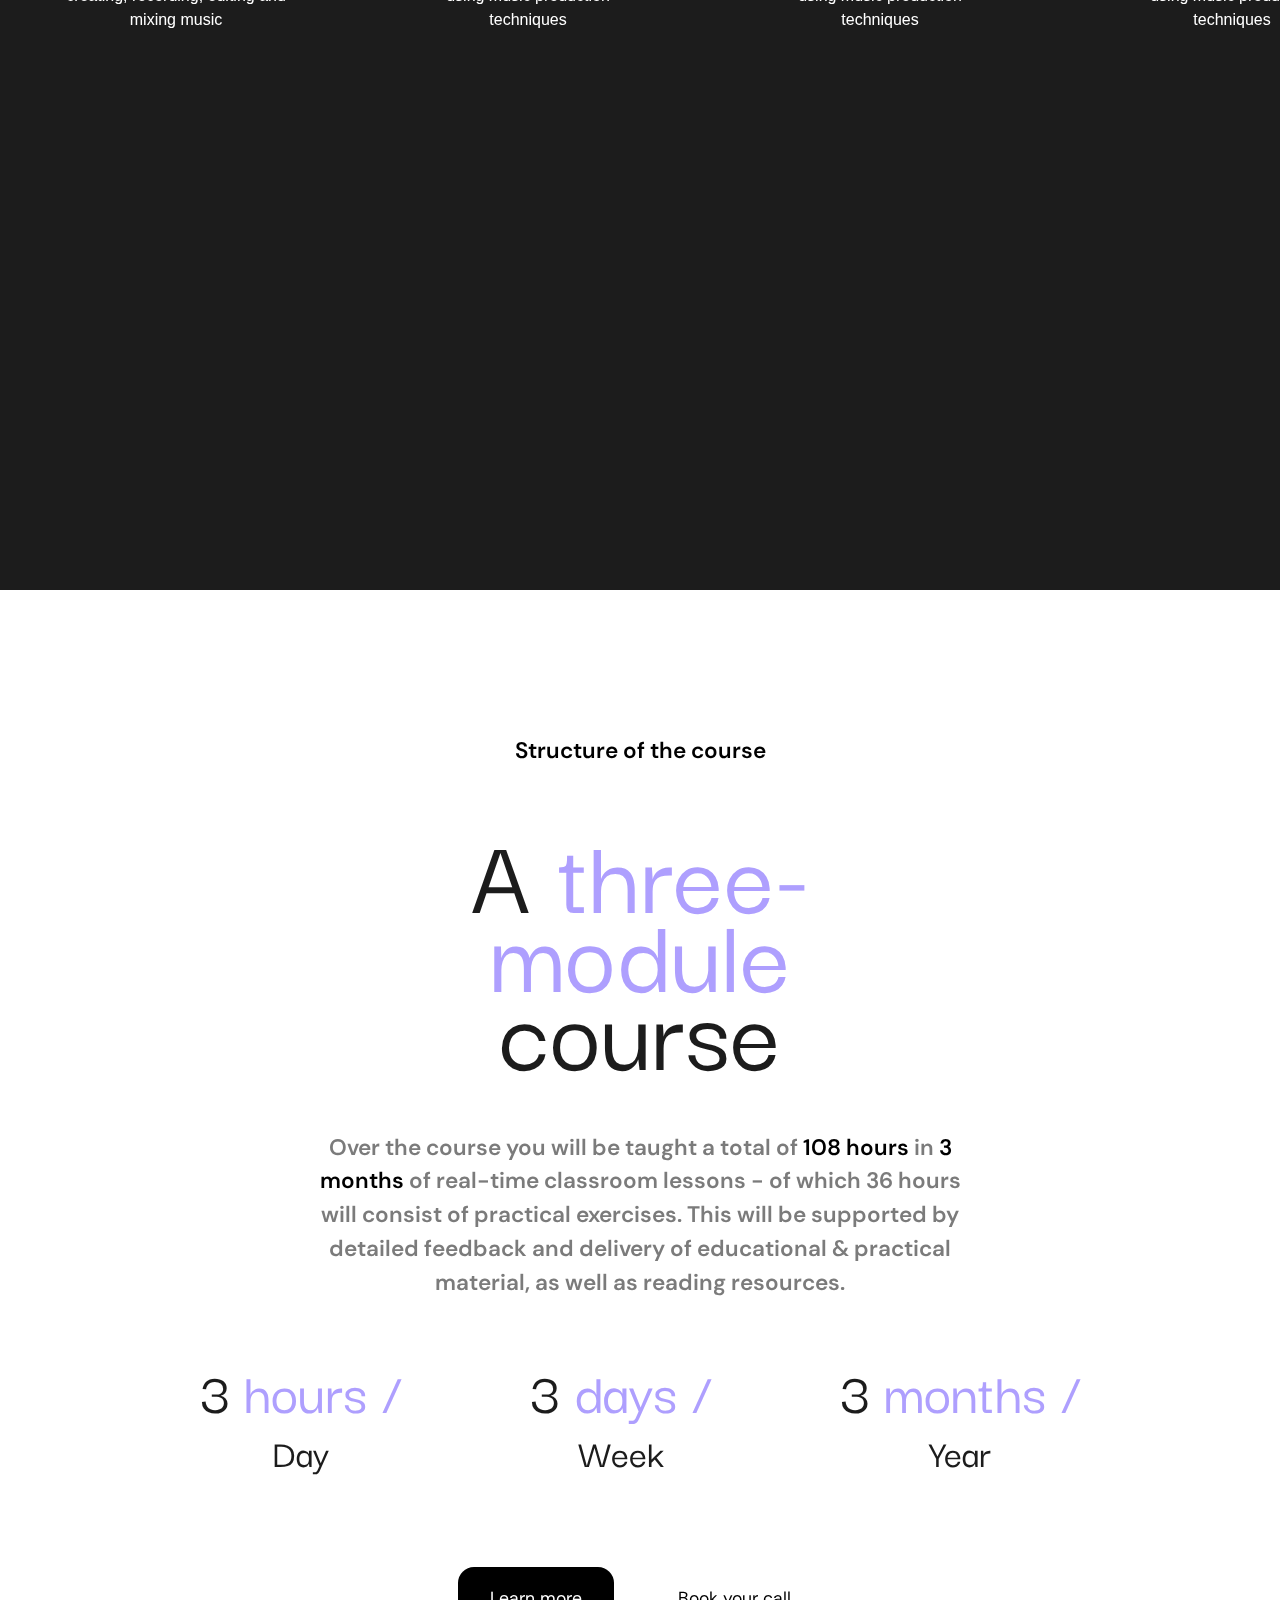
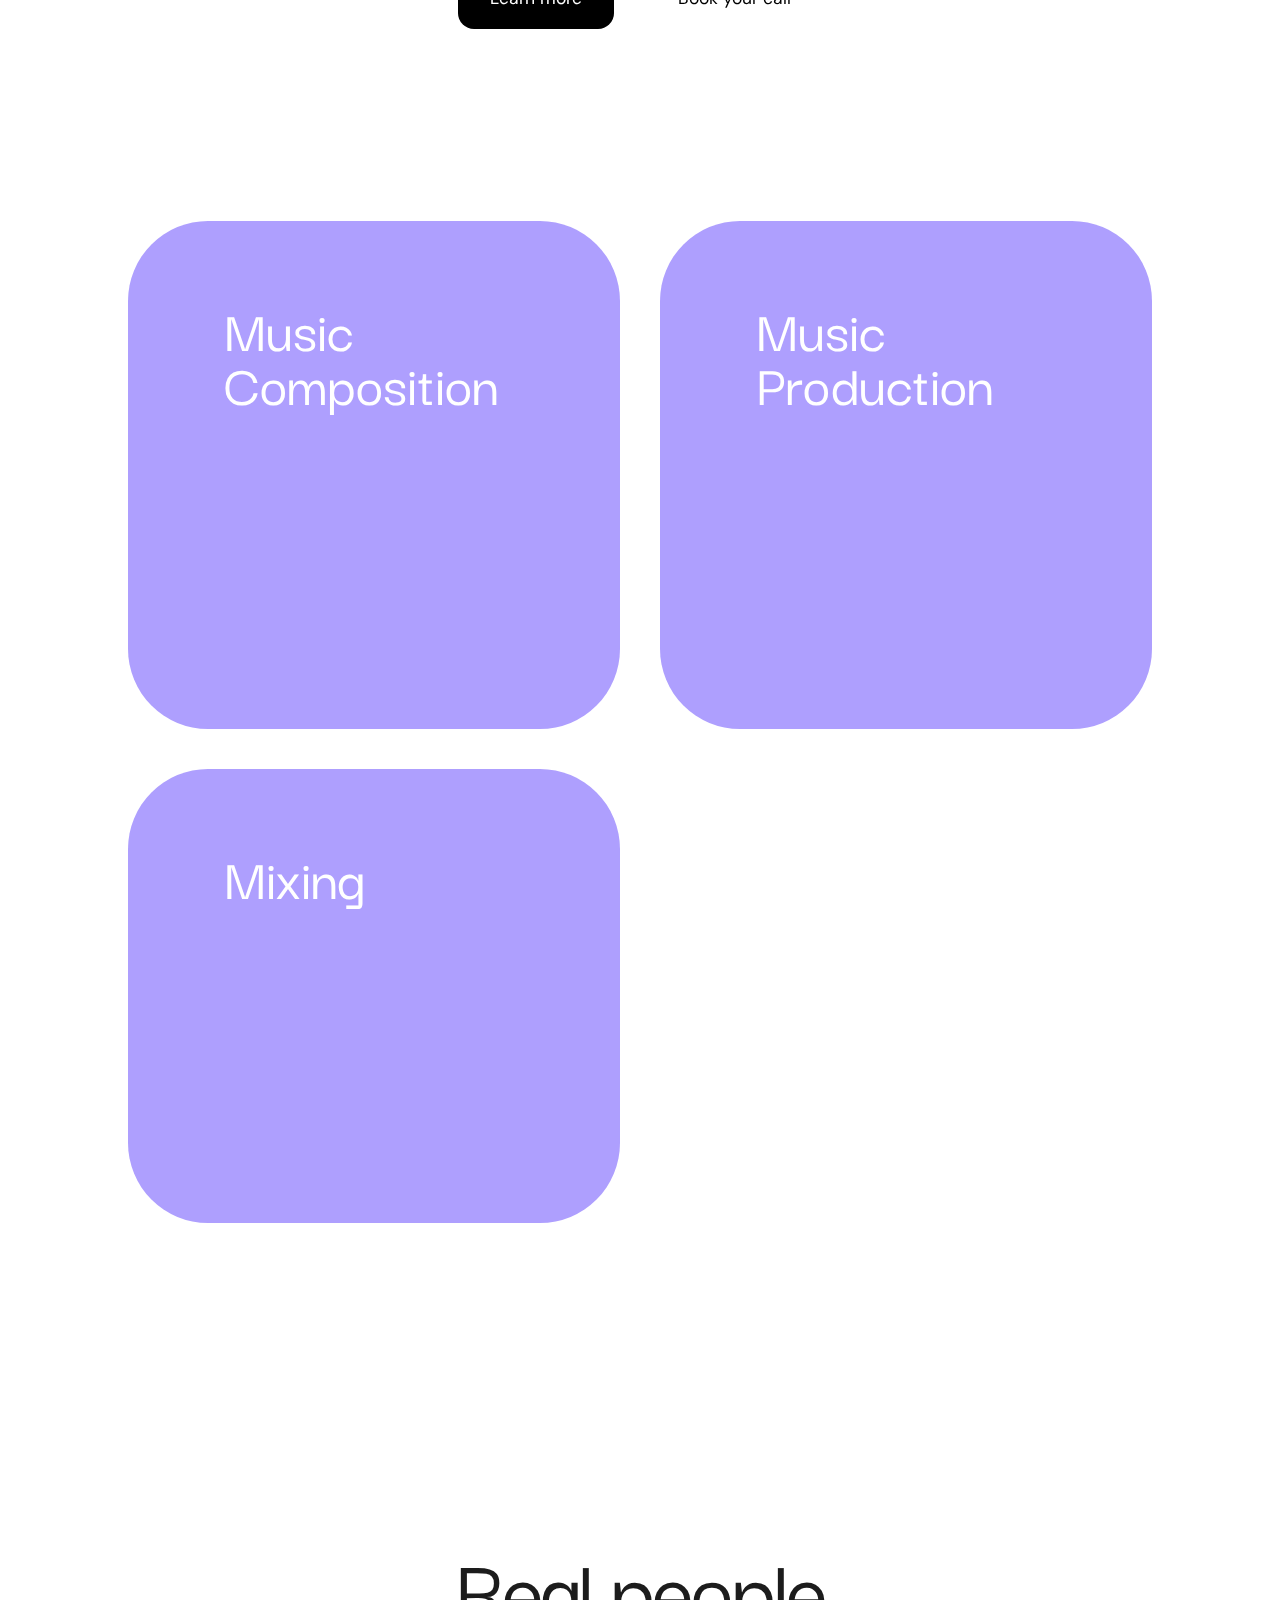
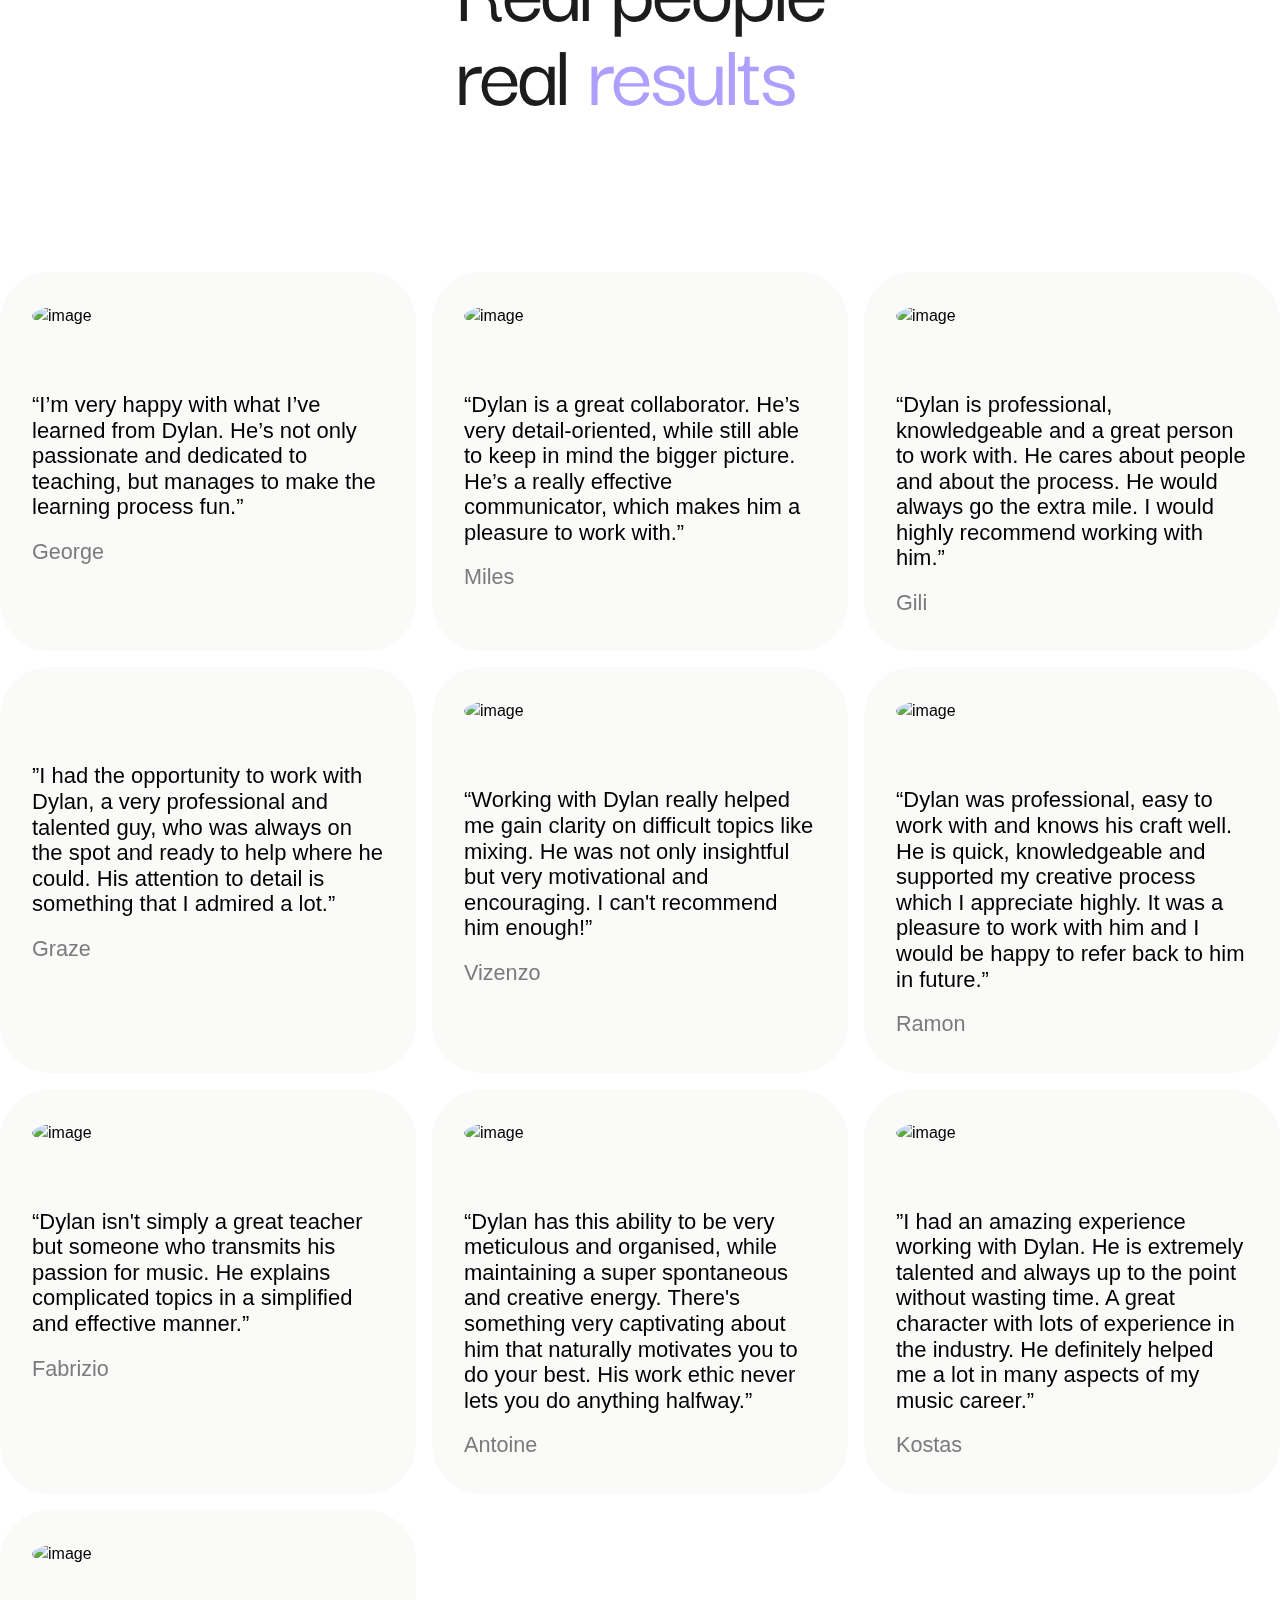
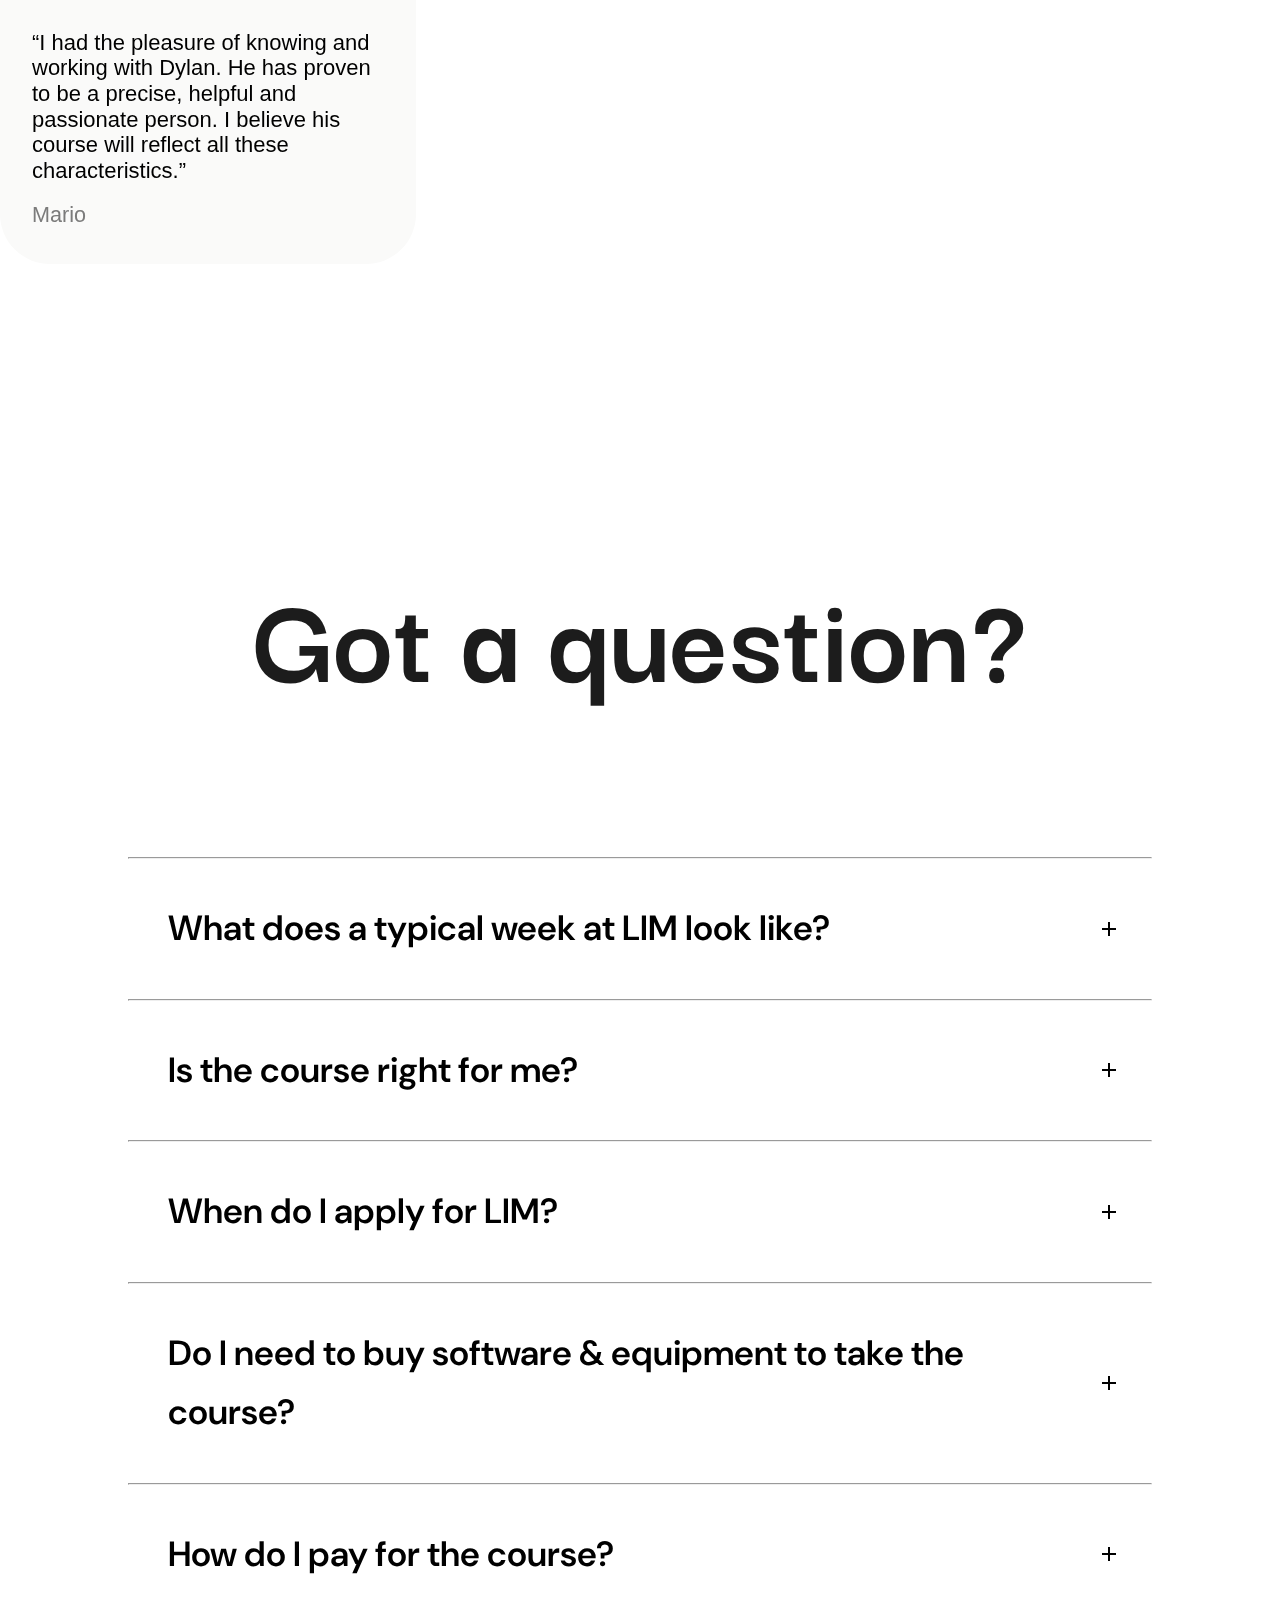
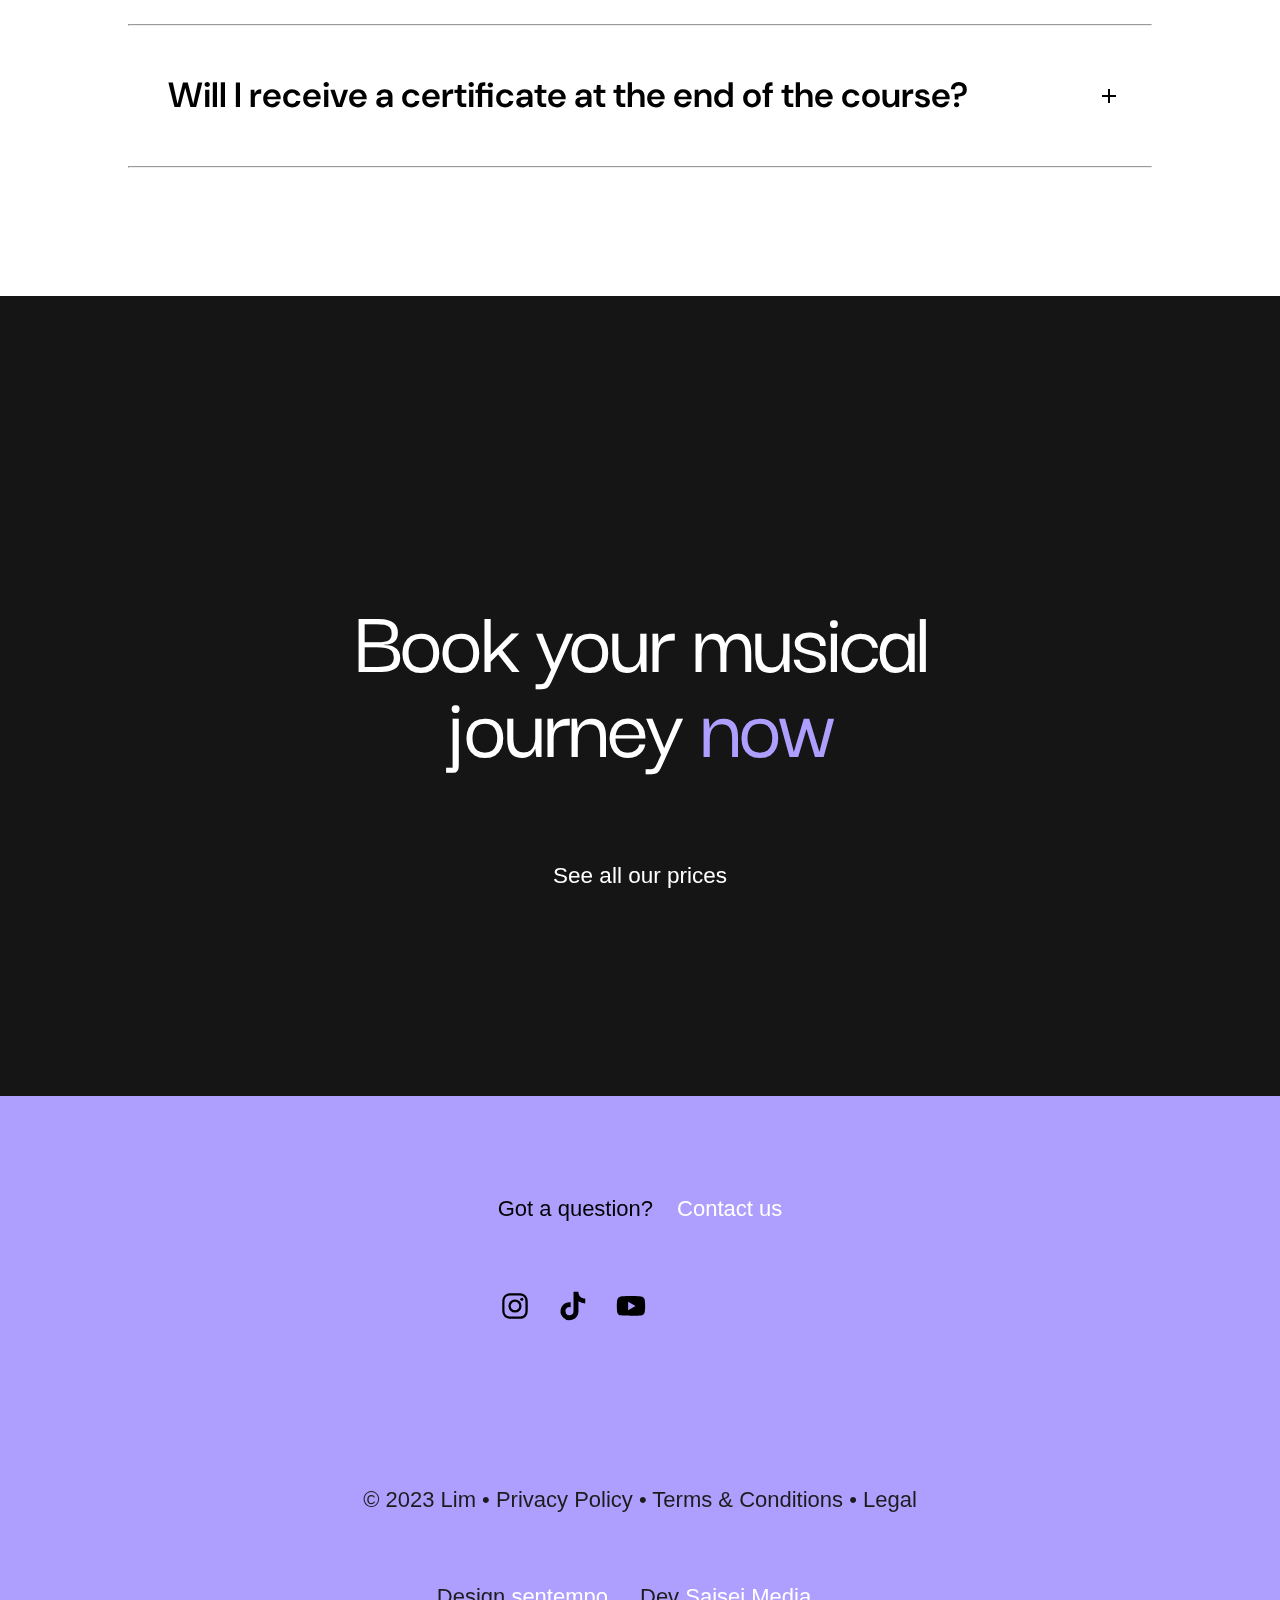
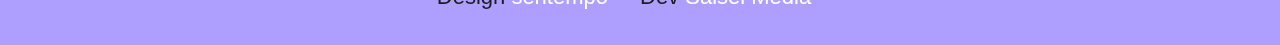
==== commit 09956875: "Update index.html" ====
--- a/index.html
+++ b/index.html
@@ -12,7 +12,7 @@
     <link rel="preconnect" href="https://fonts.gstatic.com" crossorigin>
     <link href="https://fonts.googleapis.com/css2?family=DM+Sans:opsz,wght@9..40,200;9..40,300&family=Darker+Grotesque:wght@400;500;700&family=IBM+Plex+Mono:wght@100&family=Raleway:wght@900&display=swap" rel="stylesheet">
 
-    <link rel="stylesheet" href="CSS/index.css">
+    <link rel="stylesheet" href="index.css">
     <script defer src="JS/index.js"></script>
 </head>
 
--- a/index.css
+++ b/index.css
@@ -0,0 +1,2002 @@
+* {
+  box-sizing: border-box;
+  }
+  
+  html, body, div, span, applet, object, iframe,
+  h1, h2, h3, h4, h5, h6, p, blockquote, pre,
+  a, abbr, acronym, address, big, cite, code,
+  del, dfn, em, img, ins, kbd, q, s, samp,
+  small, strike, strong, sub, sup, tt, var,
+  b, u, i, center,
+  dl, dt, dd, ol, ul, li,
+  fieldset, form, label, legend,
+  table, caption, tbody, tfoot, thead, tr, th, td,
+  article, aside, canvas, details, embed,
+  figure, figcaption, footer, header, hgroup,
+  menu, nav, output, ruby, section, summary,
+  time, mark, audio, video {
+  margin: 0;
+  padding: 0;
+  border: 0;
+  font-size: 100%;
+  font: inherit;
+  vertical-align: baseline;
+  }
+  /* HTML5 display-role reset for older browsers */
+  article, aside, details, figcaption, figure,
+  footer, header, hgroup, menu, nav, section {
+  display: block;
+  }
+  
+  body {
+  line-height: 1;
+  background-color: var(--sec-color);
+  font-family: 'Segoe UI', Tahoma, Geneva, Verdana, sans-serif;
+  color: var(--main-color);
+  
+  line-height: 1.5;
+  }
+  
+  ol, ul {
+  list-style: none;
+  }
+  
+  blockquote, q {
+  quotes: none;
+  }
+  
+  blockquote:before, blockquote:after,
+  q:before, q:after {
+  content: '';
+  content: none;
+  }
+  
+  table {
+  border-collapse: collapse;
+  border-spacing: 0;
+  }
+  
+  a {
+  color:inherit;
+  text-decoration: none;
+  }
+  
+  img {
+  width: 100%;
+  display: inline-block;
+  }
+  
+  /* END RESET*/
+  
+  
+
+  /* FUENTE */
+
+  /* Importa ambas tipografías desde Google Fonts en una sola URL */
+  @import url('https://fonts.googleapis.com/css2?family=DM+Sans:opsz,wght@9..40,200&family=Darker+Grotesque:wght@500,700&family=IBM+Plex+Mono:wght@100&family=Raleway:wght@900&display=swap');
+
+  @import url('https://fonts.googleapis.com/css2?family=DM+Sans:opsz,wght@9..40,200;9..40,300&family=Darker+Grotesque:wght@400;500;700&family=IBM+Plex+Mono:wght@100&family=Raleway:wght@900&display=swap');
+
+
+  /* VARIABLES */
+  
+  :root {
+
+    /* Colores */
+    --color-pureblack: #000000;
+    --color-black: #1c1c1c;
+    --color-black2: #151515;
+    --color-white:  #FFFFFF; 
+    --color-violet:  #ae9ffe;
+    --color-grey: #7b7b7b;
+
+    
+    /* Fuentes */                 
+    --font-family-h1: 'Darker Grotesque', sans-serif;
+    --font-family-h2: 'Darker Grotesque', sans-serif;
+    --font-family-h3: 'Darker Grotesque', sans-serif; 
+    --font-family-p: 'DM Sans', sans-serif;
+
+    /* Tamaños fuentes */
+    --h1-font-size: 112px;
+    --h2-font-size: 94px;
+    --h3-font-size: 60px;
+    --h4-font-size: 35px;
+    --p-font-size: 22.5px;
+    --nav-font-size: 25.8px;
+    --btn-font-size: 17.5px;
+
+    /* Estilos H */
+    --h1-letter-spacing: -4px;
+    --h1-font-weight: 500;
+    --h1-line-height: .7;
+    --h2-font-weight: 500;
+    --h2-letter-spacing: -3px;
+    --h2-line-height: .9;
+    --h3-font-weight: 500;
+    --h3-letter-spacing: 0px;
+    --h3-line-height: .9;
+    --p-font-weight: 600;
+
+
+    /* Estilos para botones */
+    --btn-font-family: 'DM Sans', sans-serif;
+    --btn-text-decoration: none;
+    --btn-padding: 1.1rem 2rem;
+    --btn-border-radius: 1rem;
+    --btn-border: 1px solid #000000;
+    --btn-background-white: #FFFFFF; 
+    --btn-background-black: #000000;
+    --btn-background-violet: #ae9ffe;
+    --btn-transition: .2s;
+
+    /* Estilos para párrafos */
+    --p-color: var(--color-black);
+    --p-color: var(--color-white);
+
+    /* Estilos para barra de navegación */
+    --nav-font-size: 25.8px;
+    --nav-font-family: 'Darker Grotesque', sans-serif;
+    --nav-color: var(--color-white);
+
+  }
+
+  body {
+    background-color: var(--color-white);
+    color: var(--color-black);
+    background-image: url('https://url-del-fondo.jpg');
+    background-size: cover; /* Para adaptar el fondo al tamaño de la pantalla */
+    overflow-x: hidden; 
+  }
+
+
+  
+  /* Barra de navegación */
+
+  .nav-bar {  
+    min-width: 100vw;
+    padding: 1.8rem;
+    
+    display: flex;
+    flex-direction: row;
+    justify-content: space-between;
+    background-color: var(--color-black2);
+    color: var(--color-white);
+    flex-wrap: wrap;
+
+    z-index: 1000; /* Ponemos un nº alto para indicar la posición del eje z y que siempre quede por encima la barra de navegación */
+    position: fixed; /* Para que la barra de navegación se queda fija cuando hacemos scroll*/
+  }
+
+  .nav-bar a {  
+    margin-right: 7rem;
+    font-size: 20px;
+    font-family: var(--font-family-h1),
+  }
+
+  .nav-bar a:hover {  
+    color: var(--color-violet);
+  }
+
+  .nav-bar .bar_btn {
+    padding: var(--btn-padding);
+    margin-right: 1.5rem;
+    border-radius: var(--btn-border-radius);
+    font-family: var(--btn-font-family);
+    font-size: var(--btn-font-size);
+
+    color: var(--color-black);
+    background-color: var(--btn-background-white);
+
+    transition: var(--btn-transition);
+  }
+
+  .nav-bar .bar_btn:hover {
+    color: var(--color-white);
+    background-color: var(--btn-background-violet);
+  }
+
+  /* Logo de la barra de navegación + animaciones al pasar el ratón por encima */
+
+  .nav-bar .nav-bar_logo img {
+    width: 18%;
+    opacity: 1; /* Establece la opacidad inicial a 1 */
+    transform: translateX(0); /* Establece la posición inicial (sin desplazamiento) */
+  }
+
+  .nav-bar .nav-bar_logo img:hover {
+    animation: moveLogo 1s ease-in-out; /* Aplica la animación al pasar el ratón por encima */
+  }
+
+
+  @keyframes moveLogo {
+    0%, 100% {
+        opacity: 1;
+        transform: translateX(0);
+    }
+    50% {
+        opacity: .5;
+        transform: translateX(50%);
+    }
+  }
+
+
+  /* VERSIÓN MÓVIL */
+
+
+  @media (min-width:250px) and (max-width: 1219px) {
+    
+    .nav-bar a {
+      display: none;
+    }
+  }
+                                             /* Añadir icono nav */
+
+
+
+  /* 1er BLOQUE HOME - MAIN */
+
+    .container-main {
+      max-width: 100vw;
+      min-height: 100vh;
+
+      background-image: url(../assets/img/LOGO-animation-Limlondon.svg);
+      background-size: 100%;
+      background-position: center;
+      background-color: #ae9ffe;
+      /* animation: backgroundMove 2s linear infinite; 
+      animation-fill-mode: backwards;
+      background-repeat: repeat-x;*/
+      background-size: cover; /* Ajusta el tamaño del fondo */
+      background-position: center; /* Ajusta la posición del fondo */
+
+      display: flex;
+      flex-direction: column;
+      align-items: start;
+      justify-content: start;
+      flex-wrap: wrap;
+    }
+
+    .container-main_text h1 {
+      font-family: var(--font-family-h1);
+      color: var(--color-white);
+      letter-spacing: -4px;
+      font-size: 7rem;
+      font-weight: 500;
+      line-height: .7;
+
+      margin: 18rem 2rem 3rem 8rem;
+    } 
+
+    .container-main_text p {
+      font-family: var(--font-family-p);
+      font-size: var(--p-font-size);
+      color: var(--color-white);
+
+      margin: 0rem 0rem 3rem 8rem;
+    }
+
+    .nav-bar .nav-bar_links .menu-icon {
+      display: none;
+    }
+
+    /* Fondo HOME logo en movimiento 
+     
+    @keyframes backgroundMove {
+      0% {
+        background-position: 0%;
+      }
+      100% {
+        background-position: 120%;
+      }
+    }
+    */
+      
+    /* Botones */
+    .container-main .container-main_btns {
+      display: flex;
+      flex-flow: row nowrap;
+      justify-content: start;
+
+      margin: 0rem 2rem 0rem 8rem;
+    }
+      
+    .container-main .container-main_btns a{
+      margin-right: 2rem;
+      font-size: var(--btn-font-size);
+      font-family: var(--btn-font-family);
+      padding: var(--btn-padding);
+      border-radius: var(--btn-border-radius);
+
+      transition: var(--btn-transition);
+    }
+    
+    /* BTN 1*/
+    .container-main .container-main_btns .btn1 {
+      background-color: var(--btn-background-white);
+      color: var(--color-pureblack);
+      padding: var(--btn-padding);
+      border-radius: var(--btn-border-radius);
+    }
+    .container-main .container-main_btns .btn1:hover {
+      background-color: var(--btn-background-violet);
+      color: var(--color-white);
+    }
+
+    /* BTN 2*/
+    .container-main .container-main_btns .btn2 {
+        background-color: var(--btn-background-black);
+        color: var(--color-white);
+    }
+    .container-main .container-main_btns .btn2:hover {
+      background-color: var(--btn-background-violet);
+      color: var(--color-white);
+    }
+
+
+    /* VERSIÓN MÓVIL */
+
+      @media (min-width:320px) and (max-width:1024px) {
+        .container-main {
+          width: 100%;
+          background-size: cover; /* Ajusta el tamaño del fondo para dispositivos móviles */
+          background-position: center center; /* Ajusta la posición del fondo para dispositivos móviles */
+          background: none;
+          background-color: var(--color-violet);
+        }
+        .container-main_text {
+          margin: 6rem 0 6rem 0;
+        }
+        .container-main_text h1 {
+          margin: 6rem 2rem 5rem 2rem;
+          font-size: 80px;
+        } 
+        .container-main_text p {
+          font-size: 20px;
+          color: var(--color-white);
+          margin: 0rem 2rem 0rem 2rem;
+        }
+          /* Botones */
+        .container-main .container-main_btns {
+          margin: 5rem 0rem 0rem 2rem;
+          display: flex;
+          flex-wrap: nowrap;
+        } 
+        .container-main .container-main_btns a{
+          font-size: 18px;
+          padding: 1rem;
+        }
+        
+        /* BTN 1*/
+        .container-main .container-main_btns .btn1 {
+          padding: var(--btn-padding);
+        }
+    
+        /* BTN 2*/
+        .container-main .container-main_btns .btn2 {
+            padding: 1rem;
+        }
+        .container-main .container-main_btns .btn2:hover {
+          background-color: var(--btn-background-violet);
+        }  
+        .nav-bar .nav-bar_links .menu-icon {
+          display: inline;
+        }
+      }     
+
+    
+    /* VERSIÓN TABLET */
+
+    @media (min-width:768px) and (max-width:1280px) {
+      .container-main_text h1 {
+        font-size: var(--h1-font-size);
+        margin: 18rem 1rem 4rem 8rem;
+      } 
+  
+      .container-main_text p {
+        font-size: var(--p-font-size);
+        margin: 0rem 0rem 4rem 8rem;
+      }
+          /* Botones */
+      .container-main .container-main_btns {
+        margin: 0rem 2rem 0rem 8rem;
+      }
+        
+      .container-main .container-main_btns a{
+        margin-right: 2rem;
+        font-size: var(--btn-font-size);
+      }
+    } 
+
+    /* MENÚ DESPLEGABLE */
+
+    /* Menu desplegable */
+
+    #popup-ov-menu {
+      width: 20vw;
+      height: 100vh;
+
+      display: none;
+      flex-flow: column;
+      align-items: flex-start;
+      justify-content: center;
+
+      position: fixed;
+      left: 40rem;
+      top: 0rem;
+    }
+
+    /* Active */
+    #popup-ov-menu.active {
+      display: flex;
+    }
+
+
+
+    /* 2º BLOQUE HOME - Book + img */
+
+    .container-book {
+      max-width: 100vw;
+
+      display: flex;
+      flex-direction: row;
+      justify-content: space-between;
+      margin: 0 0rem 0rem 6rem;
+    }
+
+      /*Bloque izquierda*/
+
+    .container-book_text {
+      display: flex;
+      flex-direction: column;
+      align-items: start;
+      justify-content: start;
+    }
+
+    .container-book_text h2 {
+      width: 65%;
+
+      font-size: var(--h2-font-size);
+      color: var(--color-pureblack);
+      font-family: var(--font-family-h2);
+
+      letter-spacing: var(--h2-letter-spacing);
+      font-weight: 500;
+      line-height: .7;
+
+      margin: 6rem 2rem 2rem 2rem;
+    }
+
+    .container-book_text p {
+      width: 60%;
+
+      font-family: var(--font-family-p);
+      font-size: var(--p-font-size);
+      font-weight: var(--p-font-weight);
+      margin: 2rem;
+      color: var(--color-grey);
+    }
+
+      /* Botones */
+    .container-book .container-book_btns {
+      display: flex;
+      flex-flow: row nowrap;
+      justify-content: start;
+      margin: 2rem; 
+    }
+      
+    .container-book .container-book_btns a{
+      margin-right: 2rem;
+      font-size: var(--btn-font-size);
+      font-family: var(--btn-font-family);
+      padding: var(--btn-padding);
+      border-radius: var(--btn-border-radius);
+
+      transition: var(--btn-transition);
+    }
+    
+    /* BTN 1*/
+    .container-book .container-book_btns .btn1 {
+      background-color: var(--btn-background-black);
+      color: var(--color-white);
+      padding: var(--btn-padding);
+      border-radius: var(--btn-border-radius);
+    }
+    .container-book .container-book_btns .btn1:hover {
+      background-color: var(--btn-background-violet);
+      color: var(--color-white);
+    }
+
+    /* BTN 2*/
+    .container-book .container-book_btns .btn2 {
+      color: var(--color-pureblack);
+    }
+    .container-book .container-book_btns .btn2:hover {
+      color: var(--color-violet);
+    } 
+
+      /*Bloque derecha*/
+    
+    .container-book_img img {
+      min-width: 50%;
+    }
+
+    .container-book_img {
+      display: flex;
+      flex-direction: row;
+      justify-content: end;
+      flex-wrap: wrap;
+    }
+
+
+
+    /* VERSIÓN MÓVIL */
+
+    @media (min-width:320px) and (max-width:1024px) {
+
+      .container-book {
+        display: flex;
+        flex-direction: column;
+        align-items: center;
+        margin: 2rem 0 0 0;
+      }
+      .container-book_text {
+        display: flex;
+        flex-direction: column;
+        align-items: center;
+        justify-content: center;
+        text-align: center;
+      }
+      .container-book_text h2 {
+        margin: 6rem 4rem 4rem 4rem;
+        font-size: 70px;
+      }
+      .container-book_text p {
+        margin: 0rem 4rem 4rem 4rem;
+        font-size: 20px;
+      }
+        /* Botones */
+      .container-book .container-book_btns {
+        margin: 0 4rem 4rem 4rem;
+      }
+        
+      .container-book .container-book_btns a{
+        margin-right: 1.5rem;
+        font-size: 18px;
+        padding: 1rem;
+      }
+      
+      .container-book_img {
+        margin: 0;
+        width: 100%;
+      }
+    }
+
+    /* VERSIÓN MÓVIL */
+
+        @media (min-width:320px) and (max-width:1024px) {
+
+          .container-book {
+            display: flex;
+            flex-direction: column;
+            align-items: center;
+            margin: 2rem 0 0 0;
+          }
+          .container-book_text {
+            display: flex;
+            flex-direction: column;
+            align-items: center;
+            justify-content: center;
+            text-align: center;
+          }
+          .container-book_text h2 {
+            margin: 6rem 4rem 4rem 4rem;
+            font-size: 70px;
+          }
+          .container-book_text p {
+            margin: 0rem 4rem 4rem 4rem;
+            font-size: 20px;
+          }
+            /* Botones */
+          .container-book .container-book_btns {
+            margin: 0 4rem 4rem 4rem;
+          }
+            
+          .container-book .container-book_btns a{
+            margin-right: 1.5rem;
+            font-size: 18px;
+            padding: 1rem;
+          }
+          
+          .container-book_img {
+            margin: 0;
+            width: 100%;
+          }
+        }
+
+    /* VERSIÓN TABLET */
+
+
+
+
+    /* 3º BLOQUE HOME - The course */
+
+    .container-course {
+      height: 1400px;
+      max-width: 100vw;
+      
+      display: flex;
+      flex-direction: column;
+      align-items: center;
+      justify-content: center;
+      text-align: center;
+
+      background-color: var(--color-black);
+    }
+
+    .container-course h1 {
+      font-family: var(--font-family-p);
+      color: var(--color-white);
+      font-size: 240px;
+      line-height: 14rem;
+    }
+
+    .container-course p {
+      font-family: var(--font-family-p);
+      font-size: var(--p-font-size);
+      font-weight: var(--p-font-weight);
+      color: var(--color-white);
+      margin: 5rem;
+    }
+
+    .container-course a {
+      background-color: var(--btn-background-white);
+      color: var(--color-pureblack);
+      font-size: var(--btn-font-size);
+      font-family: var(--btn-font-family);
+      border-radius: var(--btn-border-radius);
+      padding: 1.5rem 2.5rem;
+
+      transition: .2s;
+    }
+
+    .container-course a:hover {
+      background-color: var(--btn-background-violet);
+      color: var(--color-white);
+    }
+
+        /* VERSIÓN MÓVIL */
+
+        @media (min-width:320px) and (max-width:1024px) {
+
+          .container-course {
+            height: 900px;
+            max-width: 100vw;
+          }
+          .container-course h1 {
+            font-size: 80px;
+            line-height: 5rem;
+          }
+          .container-course p {
+            font-size: 22px;
+          }
+          .container-course a {
+            padding: 1rem 2rem;
+          }
+        }
+    
+
+    /* 4º BLOQUE HOME - Carrusel imágenes */
+
+    .container-carousel {
+      background-color: var(--color-black);
+      height: 750px;
+      width: 100%;
+      color: var(--btn-background-white);
+      overflow: auto;
+    }
+
+    .container-inner {
+      display: flex;
+      flex-direction: row;
+      justify-content: start;
+      align-items: start;
+
+      transition: transform 0.5s ease-in-out;
+    }
+
+    .container-inner_img {
+      display: flex;
+      flex-direction: column;
+      align-items: center;
+      justify-content: center;
+      margin: 3rem 1rem;
+
+      min-width: 25%;
+    }
+
+    .container-carousel .container-inner_img img {
+      width: 100%;
+      border-radius: 40px;
+    }
+
+    .container-inner_img p {
+      width: 70%;
+      text-align: center;
+      margin-top: 3rem;
+    }
+
+    /* VERSIÓN MÓVIL */
+
+    @media (min-width:320px) and (max-width:1024px) {
+
+      .container-carousel {
+        width: 100%;
+  
+        overflow: auto;
+      }
+  
+      .container-inner {
+        display: flex;
+        flex-direction: row;
+        justify-content: start;
+        align-items: start;
+  
+        transition: transform 0.5s ease-in-out;
+      }
+  
+      .container-inner_img {
+        display: flex;
+        flex-direction: column;
+        align-items: center;
+        justify-content: center;
+        margin: 3rem 1rem;
+        min-width: 50%;
+      }
+
+      .container-inner_img {
+        display: flex;
+        flex-direction: column;
+        align-items: center;
+        justify-content: center;
+        margin: 3rem 1rem;
+      }
+  
+  
+      .container-carousel .container-inner_img img {
+        width: 100%;
+      }
+  
+      .container-inner_img p {
+        width: 90%;
+      }
+
+    }
+
+
+  /* 5º BLOQUE HOME -  Container structure course */
+
+    /* Bloques */
+
+  .container-structurecourse {
+    display: flex;
+    flex-direction: column;
+    align-items: center;
+    justify-content: center;
+    text-align: center;
+    margin: 5rem;
+  }
+
+  .container-structurecourse .container-structurecourse_part1 {
+    display: flex;
+    flex-direction: column;
+    align-items: center;
+    justify-content: center;
+  }
+
+  .container-structurecourse .container-structurecourse_part1 p {
+    width: 60%;
+  }
+
+  .container-structurecourse .container-structurecourse_part1 h1 {
+    width: 50%;
+  }
+
+  .container-structurecourse .container-structurecourse_part2 {
+    display: flex;
+    flex-direction: row;
+    justify-content: space-around;
+    gap: 8rem;
+  }
+
+  .container-structurecourse .container-structurecourse_btns {
+    display: flex;
+    flex-direction: row;
+    justify-content: center;
+    gap: 2rem;
+  }
+
+  .container-structurecourse .container-structurecourse_part1 {
+    display: flex;
+    flex-direction: column;
+    align-items: center;
+    justify-content: center;
+  }
+
+      /* Otros estilos */
+
+  .container-structurecourse h1 {
+    font-size: var(--h1-font-size);
+    font-family: var(--font-family-h1);
+    line-height: var(--h1-line-height);
+    color: var(--h1-color);
+    font-weight: var(--h1-font-weight);
+  }
+
+  .container-structurecourse p {
+    font-size: var(--p-font-size);
+    font-family: var(--font-family-p);
+    font-weight: var(--p-font-weight);
+    color: var(--color-grey);
+    margin: 4rem 0;
+    width: 46%;
+    text-align: center;
+  }
+
+  .container-structurecourse_part2 h3 {
+    font-size: var(--h3-font-size);
+    font-family: var(--font-family-h3);
+    line-height: var(--h3-line-height);
+    font-weight: var(--h3-font-weight);
+  }
+
+  .container-structurecourse a {
+    font-size: var(--btn-font-size);
+    font-family: var(--btn-font-family);
+    margin: 6rem 0;
+  }
+
+  .container-structurecourse .btn1 {
+    color: var(--color-white);
+    background-color: var(--btn-background-black);
+    padding: var(--btn-padding);
+    border-radius: var(--btn-border-radius);
+    transition: var(--btn-transition);
+  }
+
+  .container-structurecourse .btn1:hover {
+    background-color: var(--btn-background-violet);
+  }
+
+  .container-structurecourse .btn2 {
+    color: var(--color-pureblack);
+    padding: var(--btn-padding);
+    border-radius: var(--btn-border-radius);
+    transition: var(--btn-transition);
+  }
+
+  .container-structurecourse .btn2:hover {
+    color: var(--color-violet);
+  }
+
+  @media (min-width:320px) and (max-width:768px) { 
+
+    .container-structurecourse {
+      margin: 3rem;
+    }
+    .container-structurecourse .container-structurecourse_part1 p {
+      width: 90%;
+    }
+    .container-structurecourse .container-structurecourse_part1 h1 {
+      width: 90%;
+    }
+    .container-structurecourse .container-structurecourse_part2 {
+      gap: 1rem;
+    }
+    .container-structurecourse .container-structurecourse_btns {
+      gap: 1rem;
+    }
+    .container-structurecourse .container-structurecourse_part1 {
+      display: flex;
+      flex-direction: column;
+      align-items: center;
+      justify-content: center;
+    }
+    .container-structurecourse h1 {
+      font-size: var(--h1-font-size);
+      font-family: var(--font-family-h1);
+      line-height: var(--h1-line-height);
+      color: var(--h1-color);
+      font-weight: var(--h1-font-weight);
+    }
+    .container-structurecourse p {
+      font-size: 22px;
+      width: 90%;
+    }
+    .container-structurecourse_part2 h3 {
+      font-size: 40px;
+    }
+    .container-structurecourse a {
+      font-size: 20px;
+    }
+  }
+
+
+  /*  6º BLOQUE HOME -  Container 3 boxes */
+
+  /* GRID */
+
+  .container-boxes {
+    display: grid;
+    grid-template-columns: repeat(3, 1fr);
+    grid-template-columns: repeat(auto-fit, minmax(380px, 1fr));
+    grid-auto-flow: dense;
+    
+    gap: 2.5rem;
+    margin: 6rem 8rem;
+
+    position: relative;
+    overflow: hidden;
+  }
+
+  .container-boxes .box {
+    background-color: var(--color-violet);
+    color: var(--color-white);
+    border-radius: 80px;
+
+    display: flex;
+    flex-direction: column;
+    align-items: start; 
+    justify-content: center;
+
+    position: relative;
+  }
+
+  .container-boxes .box h3{
+    margin: 5rem 6rem 20rem 6rem;
+    font-size: var(--h3-font-size);
+    font-family: var(--font-family-h3);
+    font-weight: var(--h3-font-weight);
+    letter-spacing: var(--h3-letter-spacing);
+    line-height: var(--h3-line-height);
+  }
+
+
+  .container-boxes .box a{     
+    color: transparent;
+    position: absolute;
+
+    transform: translateY(-20px) translateX(-50%); /* Centrar horizontalmente */
+    left: 50%; /* Centrar horizontalmente */
+    transition: bottom 0.3s ease-out; /* Transición suave */
+
+    bottom: -40px; /* Posición inicial fuera del contenedor */
+  }
+
+  .container-boxes .box:hover a {
+    color: var(--color-pureblack);
+    background-color: var(--btn-background-white);
+    padding: var(--btn-padding);
+    border-radius: var(--btn-border-radius);
+
+    bottom: 50px; /* Posición final del botón */
+  }
+
+  .container-boxes .box a:hover {
+    color: var(--color-white);
+    background-color: var(--btn-background-black);
+
+    transition: 0.2s;
+  }
+
+  @media (min-width:320px) and (max-width:1024px) { 
+
+    .container-boxes {
+      display: grid;
+      grid-template-columns: repeat(3, 1fr);
+      grid-template-columns: repeat(auto-fit, minmax(280px, 1fr));
+      grid-auto-flow: dense;
+      
+      gap: 1rem;
+      margin: 1rem;
+
+      position: relative;
+      overflow: hidden;
+    }
+    .container-boxes .box {
+      background-color: var(--color-violet);
+      color: var(--color-white);
+      border-radius: 80px;
+      display: flex;
+      flex-direction: column;
+      align-items: center; 
+      justify-content: center;
+      position: relative;
+    }
+    .container-boxes .box h3{
+      margin: 5rem 3rem 18rem 3rem;
+      text-align: center;
+    }
+  }
+
+
+
+  /* 7º BLOQUE HOME -  TESTIMONIAL CARDS */
+
+  .container-testimonial-header h2 {
+    font-family: var(--font-family-h2);
+    font-size: var(--h2-font-size);
+    font-weight: var(--h2-font-weight);
+    letter-spacing: var(--h2-letter-spacing);
+    line-height: var(--h2-line-height);
+    margin-bottom: 8rem;
+  }
+
+  .container-testimonial-header {
+    display: flex;
+    flex-direction: column;
+    align-items: center;
+    justify-content: center;  
+    margin: 20rem 0 15rem 0;
+  }
+
+
+  /* Cards  */
+
+  .container-testimonial-cards_col {
+    display: grid;
+    grid-template-columns: repeat(5, 1fr);
+    grid-template-columns: repeat(auto-fit, minmax(310px, 1fr));
+    grid-auto-flow: dense;
+    gap: 1rem;
+    margin: 2rem 0;
+  }
+
+  .container-testimonial-cards_col .container-testimonial-cards_col-block {
+    display: flex;
+    flex-direction: column;
+    gap: 1rem;
+    border-radius: 5px;
+    padding: 2rem;
+    transition: .3s;
+  }
+
+  .container-testimonial-cards_col .container-testimonial-cards_col-block {
+    background-color: #fafaf9;
+    color: var(--color-pureblack);
+    border-radius: 50px;
+  }
+
+  .container-testimonial-cards_col .container-testimonial-cards_col-block:hover {
+    background-color: #f5f4f1; 
+  }
+
+  .container-testimonial-cards_col-block img {
+    width: 30%;
+    border-radius: 100%;
+  }
+
+  .container-testimonial-cards_col-block p {
+    font-size: 22px;
+    line-height: 1.6rem;
+    margin: 3rem 0 0;
+  }
+
+  .container-testimonial-cards_col-block h4 {
+    color: var(--color-grey);
+    font-size: 21.6px;
+  }
+
+  /* VERSIÓN MÓVIL */ 
+
+  @media (min-width:320px) and (max-width:1024px) {
+    .container-testimonial-header h2 {
+      font-size: 70px;
+      text-align: center;
+      margin-bottom: 6rem;
+    }
+    .container-testimonial-header {
+      display: flex;
+      flex-direction: column;
+      align-items: center;
+      justify-content: center;  
+      margin: 15rem 0 10rem 0;
+    }
+
+    /* Cards  */
+    .container-testimonial-cards_col {
+      display: grid;
+      grid-template-columns: repeat(2, 1fr);
+      grid-template-columns: repeat(auto-fit, minmax(210px, 1fr));
+    }
+    .container-testimonial-cards_col-block img {
+      width: 30%;
+      border-radius: 100%;
+    }
+    .container-testimonial-cards_col-block p {
+      font-size: 22px;
+      line-height: 2rem;
+    }
+    .container-testimonial-cards_col-block h4 {
+      font-size: 20px;
+    }
+  }
+
+      /* VERSIÓN TABLET */ 
+
+    @media (min-width:768px) and (max-width:1280px) {
+    /* Cards  */
+    .container-testimonial-cards_col {
+      display: grid;
+      grid-template-columns: repeat(1, 1fr);
+      grid-template-columns: repeat(auto-fit, minmax(310px, 1fr));
+    }
+
+    }
+
+
+  /* 8º BLOQUE FAQS */
+
+  .container-questions {
+    margin: 8rem;
+  }
+
+  .container-questions h1 {
+    font-family: var(--font-family-h1);
+    font-size: 129px;
+    font-weight: 700;
+    text-align: center;
+    margin-bottom: 8rem;
+  }
+
+  /*DESPLEGABLE*/
+  
+
+  .container-questions-faqs {
+    margin: 30px;
+    width: 95%;
+    font-weight: 200;
+    line-height: 1.7;
+  }
+
+  .desplegable-items {
+    margin-top: 1rem;
+    cursor: pointer; /* Para indicar que es clickeable */
+    display: flex;
+    flex-direction: row;
+    justify-content: space-between;
+    align-items: center;
+  }
+
+  .desplegable-items .item {
+    display: none; /* Aún no está activo */
+    margin-top: 1rem; /* Espaciado entre preguntas y respuestas */
+  }
+
+  .desplegable-items.active .item {
+    display: block;
+  }
+
+  .desplegable-items h4 {
+    font-size: var(--h4-font-size);
+    font-family: var(--font-family-p);
+    font-weight: 600;
+    padding: 10px;
+    border-radius: 3px; 
+    color:  var(--color-pureblack);
+    transition: color 0.3s ease-in-out; /* Añadida transición de color */
+  }
+
+  .desplegable-items:hover h4 {
+    color: var(--color-violet);
+  }
+  
+  .desplegable-items:active h4 {
+    color: #ae9ffe;
+    padding: 10px;
+    border-radius: 3px;
+    transition: none; /* Elimina la transición durante el clic activo */
+  }
+
+
+  .desplegable-items:active h4 {
+    color: var(--color-violet);
+    padding: 10px;
+    border-radius: 3px; 
+    transition: 0.3s;
+  }
+
+  .desplegable-items p {
+    font-size: var(--p-font-size);
+    font-family: var(--font-family-p);
+    font-weight: var(--p-font-weight);
+    color: var(--color-grey);
+  }
+    
+  /* Iconos */
+
+  .toggle-icon {
+    cursor: pointer;
+    display: flex;
+    flex-direction: row;
+    align-items: center;
+  }
+
+  .minus-icon {
+    display: none;
+  }
+
+  .desplegable-items.active .plus-icon {
+    display: none;
+  }
+
+  .desplegable-items.active .minus-icon {
+    display: inline-block;
+  }
+
+  .icon {
+    margin-right: 10px; /* Espaciado entre el ícono y el texto de la pregunta */
+  }
+
+  /* VERSIÓN MÓVIL */ 
+
+  @media (min-width:320px) and (max-width:1024px) {
+
+    .container-questions {
+      margin: 1.8rem;
+    }
+  
+    .container-questions h1 {
+      font-size: 80px;
+      line-height: 5rem;
+      text-align: center;
+      margin-bottom: 5rem;
+    }
+  
+    /* Desplegable */
+  
+    .container-questions-faqs {
+      margin: 2rem;
+    }
+    .desplegable-items h4 {
+      font-size: 30px;
+      padding: 0rem;
+    }
+    .desplegable-items p {
+      font-size: 22px;
+    }
+
+  }
+
+
+  /* 9º BLOQUE - Reservar CTA */
+
+  .container-prices {   /* Contenedor general */
+    max-width: 100vw;
+    min-height: 800px;
+    background-color: var(--color-black2);
+    
+    display: flex;
+    flex-direction: column;
+    align-items: center;
+    justify-content: center;  
+  }
+
+  .container-prices .container-prices-title h2 {  /* Titulo del contenedor */
+    font-size: var(--h2-font-size);
+    font-family: var(--font-family-h2);
+    font-weight: var(--h2-font-weight);
+    letter-spacing: var(--h2-letter-spacing);
+    line-height: var(--h2-line-height);
+    text-align: center;
+    color: var(--color-white);
+
+    margin: 6rem;
+  }
+
+  .container-prices .container-prices-title2 a {     
+    font-size: var(--p-font-size);
+  }
+
+    /* Link al final de los módulos - Transición subrayado */
+
+    .container-prices .container-prices-title2 a {
+      position: relative;
+      text-decoration: none;
+      color: var(--color-white); 
+    }
+    .container-prices .container-prices-title2 a:hover {
+      color: var(--color-violet); 
+    }
+    
+    
+    /* Estilo del subrayado */
+    .container-prices-title2 a::before {
+      content: ''; /* Contenido del pseudo-elemento (línea) */
+      position: absolute;
+      bottom: 0;
+      left: 0;
+      width: 0; /* Ancho inicial, la línea empieza invisible */
+      height: 2px; /* Altura de la línea */
+      background-color: var(--color-violet); /* Color del subrayado */
+      transition: width 0.3s ease; /* Transición de la anchura para que sea más suave */
+    }
+    
+    /* Efecto hover para mostrar la línea */
+    .container-prices-title2 a:hover::before {
+      width: 100%; /* Mostrar la línea al 100% de ancho */
+    }
+
+    @media (min-width:320px) and (max-width:1024px) {
+
+      .container-prices .container-prices-title h2 {  /* Titulo del contenedor */
+        font-size: 80px;
+        margin: 5rem 1rem;
+      }
+      .container-prices-title2 h4 {
+        font-size: 22px;
+      }
+    
+    }
+
+
+
+    /*      FOOTER      */
+
+    .footer {
+      max-width: 100vw;
+      min-height: 20vh;
+      background-color: var(--color-violet);
+    }
+
+    .footer p {
+      font-size: 18px;
+    }
+
+    .footer-blocks {     /* Contenedor bloques */
+      
+      display: flex;
+      flex-direction: row;
+      justify-content: space-around;
+      align-items: center;
+    }
+
+    .footer-blocks .footer-block1 {  /* Bloque 1 (izquierda) */
+      display: flex;
+      flex-direction: column;
+      align-items: start;
+      justify-content: start;
+      margin: 6rem;
+    }
+
+    .footer-blocks .footer-block1 .footer-text-first { /* texto */
+      display: flex;
+      flex-direction: row;
+      justify-content: start;
+      gap: 1.5rem;
+    }
+    .footer-blocks .footer-block1 .footer-rrss {  /* iconos */
+      display: flex;
+      flex-direction: row;
+      justify-content: start;
+      gap: 1.5rem;
+      margin: 4rem 0;
+    }
+
+    .footer-blocks .footer-block2 { /* Bloque 2 (centro) */
+      display: flex;
+      flex-direction: row;
+      justify-content: center;
+      align-items: center;
+      flex-wrap: wrap;
+    }
+
+    .footer-blocks .footer-block3 { /* Bloque 2 (centro) */
+      display: flex;
+      flex-direction: row;
+      justify-content: center;
+      align-items: center;
+      margin-right: 1rem;
+    }
+
+    .footer-blocks .footer-block3 p { /* Bloque 3 (centro) */
+      margin-right: 2rem;
+    }
+
+
+    /* VERSIÓN MÓVIL */
+
+    @media (min-width:320px) and (max-width:768px) {
+  
+      .footer-blocks {     /* Contenedor bloques */
+        display: flex;
+        flex-direction: column;
+        justify-content: start;
+        align-items: start;
+      }
+
+      .footer-blocks p{     /* Contenedor bloques */
+        font-size: 22px;
+      }
+      
+
+      .footer-blocks .footer-block1 {  /* Bloque 1 (izquierda) */
+        margin: 6rem 2rem 4rem 2rem;
+      }
+  
+      .footer-blocks .footer-block2 { /* Bloque 2 (centro) */
+        display: flex;
+        flex-direction: row;
+        justify-content: center;
+        align-items: center;
+        width: 90%;
+        margin: 2rem;
+      }
+  
+      .footer-blocks .footer-block3 { /* Bloque 2 (centro) */
+        display: flex;
+        flex-direction: row;
+        justify-content: center;
+        align-items: center;
+        margin: 2rem;
+      }
+  
+      .footer-blocks .footer-block3 p { /* Bloque 3 (centro) */
+        margin-right: 2rem;
+      }
+    }
+
+    /* VERSIÓN TABLET */ 
+
+    @media (min-width:768px) and (max-width:1280px) {
+  
+      .footer-blocks {     /* Contenedor bloques */
+        display: flex;
+        flex-direction: column;
+        justify-content: center;
+        align-items: center;
+      }
+
+      .footer-blocks p{     /* Contenedor bloques */
+        font-size: 22px;
+      }
+
+      .footer-blocks .footer-block1 {  /* Bloque 1 (izquierda) */
+        margin: 6rem 2rem 4rem 2rem;
+      }
+  
+      .footer-blocks .footer-block2 { /* Bloque 2 (centro) */
+        display: flex;
+        flex-direction: row;
+        justify-content: center;
+        align-items: center;
+        width: 90%;
+        margin: 2rem;
+      }
+  
+      .footer-blocks .footer-block3 { /* Bloque 2 (centro) */
+        display: flex;
+        flex-direction: row;
+        justify-content: center;
+        align-items: center;
+        margin: 2rem;
+      }
+  
+      .footer-blocks .footer-block3 p { /* Bloque 3 (centro) */
+        margin-right: 2rem;
+      }
+    }
+    
+    
+       
+
+
+
+
+  /*                    PÁGINA COURSE               */
+ 
+
+  /* 1er BLOQUE PALABRAS - MAIN */
+
+  .container-main-text {
+    max-width: 100vw;
+    min-height: 100vh;
+    
+    display: flex;
+    flex-direction: column;
+    justify-content: center;
+    align-items: center;
+  }
+  .container-main-text h1 {
+    border-radius: 100px;
+    padding: 1rem 3rem;
+
+    font-size: 160px;
+    font-family: var(--font-family-h1);
+    font-weight: 700;
+    letter-spacing: var(--h1-letter-spacing);
+    line-height: 10rem;
+  }
+  .container-main-text .black-text {
+    color: var(--color-violet);
+    background-color: var(--color-black);
+  }
+  .container-main-text .violet-text {
+    color: var(--color-black);
+    background-color:var(--color-violet);
+    border-radius:  0 100px 100px 0;
+  }
+
+      /* VERSIÓN MÓVIL */
+
+      @media (min-width:320px) and (max-width:768px) {
+
+        .container-main-text h1 {
+          border-radius: 120px;
+          font-size: 60px;
+        }
+      }
+    
+
+  /* 2º BLOQUE - CTA About us */
+
+  .container-block2 {
+    min-width: 100vw;
+
+    display: flex;
+    flex-direction: column;
+    align-items: center;
+    justify-content: center;
+
+    margin: 5rem 0rem 20rem 0rem; 
+  }
+
+  .container-block2 h2 {
+    font-size: var(--h2-font-size);
+    font-family: var(--font-family-h2);
+    font-weight: var(--h1-font-weight);
+    letter-spacing: var(--h2-letter-spacing);
+    line-height: var(--h2-line-height);
+    text-align: center;
+    width: 70%;
+    margin: 4rem;
+  }
+
+  .container-block2 a {
+    color: var(--color-white);
+    background-color: var(--btn-background-black);
+    padding: var(--btn-padding);
+    border-radius: var(--btn-border-radius);
+    transition: var(--btn-transition);
+    font-size: var(--btn-font-size);
+    font-family: var(--btn-font-family);
+  }
+
+  .container-block2 a:hover {
+    color: var(--color-white);
+    background-color: var(--btn-background-violet);
+  }
+
+        /* VERSIÓN MÓVIL */
+
+      @media (min-width:320px) and (max-width:768px) {
+
+        .container-block2 h2 {
+          font-size: var(--h3-font-size);
+        }
+
+      }
+
+
+  /* 3er BLOQUE - 3 Módulos curso */
+
+  /* Titulo + CTA */
+
+  .container-modules {  
+    min-width: 100vw;               
+    min-height: 100vh;
+    background-color: var(--color-black2);
+  }
+
+  .container-modules .container-modules-title {
+    display: flex;
+    flex-direction: column;
+    align-items: center;
+    justify-content: center;
+  }
+
+  .container-modules .container-modules-title h2 {
+    color: var(--color-white);
+    font-size: var(--h2-font-size);
+    font-family: var(--font-family-h2);
+    font-weight: var(--h2-font-weight1);
+    letter-spacing: var(--h2-letter-spacing);
+    line-height: var(--h2-line-height);
+
+    width: 30%;
+    text-align: center; 
+    margin: 6rem 0rem 0 0;
+  }
+
+  .container-modules .container-modules-title p {
+    color: var(--color-white);
+    font-size: var(--p-font-size);
+    font-family: var(--font-family-p);
+    font-weight: var(--p-font-weight);
+
+    width: 30%;
+    text-align: center; 
+    margin: 4rem;
+  }
+
+  .container-modules .container-modules-title a {
+    color: var(--color-pureblack);
+    background-color: var(--btn-background-white);
+    font-size: var(--btn-font-size);
+    font-family: var(--font-family-btn);
+    font-weight: var(--btn-font-weight);
+    padding: var(--btn-padding);
+    border-radius: var(--btn-border-radius);
+    transition: var(--btn-transition);
+
+    margin-bottom: 10rem;
+  }
+
+  .container-modules .container-modules-title a:hover {
+    color: var(--color-white);
+    background-color: var(--btn-background-violet);
+  }
+
+    /* 3 Módulos - bloques */
+
+  .container-box {    /*contenedor */
+    display: flex;
+    flex-direction: row;
+    justify-content: center;
+    align-items: center;
+    flex-wrap: wrap;
+    margin: 6rem 25rem;
+  }
+
+  .container-box .container-box-text {      /* bloque texto */
+    background-color: var(--color-white);
+    border-radius: 50px;
+    padding: 2rem 5rem;
+
+    display: flex;
+    flex-direction: column;
+    justify-content: start;
+    align-items: start;
+
+    width: 25vw;
+    height: 70vh;
+  }
+
+  .container-box .container-box-text h3 {
+    font-size: var(--h3-font-size);
+    font-family: var(--font-family-h3);
+    font-weight: var(--h3-font-weight);
+    letter-spacing: var(--h3-letter-spacing);
+    line-height: var(--h3-line-height);
+    margin-bottom: 2rem;
+  }
+
+  .container-box .container-box-text p {
+    margin-bottom: 2rem;
+  }
+
+  .container-box .container-box-text .number {
+    display: flex;
+    flex-direction: row;
+    justify-content: center;
+    align-items: center;
+    padding: 0rem 0;
+  }
+
+  .container-box .container-box-text .number .n { /* Para separar el nº del texto */
+    margin-right: 2rem;
+    font-size: 30px;
+    font-weight: 700;
+    font-family: var(--btn-font-family);
+
+    display: flex;
+    flex-direction: row;
+    justify-content: center;
+    align-items: center;
+  }
+
+  .container-modules-btn a {
+    background-color: var(--btn-background-white);
+    color: var(--color-pureblack);
+    padding: var(--btn-padding);
+    border-radius: var(--btn-border-radius);
+    font-size: var(--btn-font-size);
+    font-family: var(--btn-font-family); 
+  }
+
+  .container-modules-btn a:hover {
+    background-color: var(--btn-background-violet);
+    color: var(--color-white);
+  }
+
+  .container-modules-btn {
+    text-align: center;
+  }
+
+        /* VERSIÓN MÓVIL */
+
+      @media (min-width:320px) and (max-width:768px) {
+      
+        .container-modules .container-modules-title h2 {
+          font-size: var(--h3-font-size);
+          width: 90%;
+        }
+      
+        .container-modules .container-modules-title p {
+          width: 90%;
+        }
+      
+          /* 3 Módulos - bloques */
+      
+        .container-box {    /*contenedor */
+          margin: 1rem;
+        }
+      
+        .container-box .container-box-text {      /* bloque texto */
+          padding: 2rem 5rem;
+      
+          width: 25vw;
+          height: 50vh;
+        }
+      
+        .container-box .container-box-text h3 {
+          font-size: var(--h2-font-size);
+        }
+      
+
+      
+      }
+
+
+  /* 4º BLOQUE VIOLETA */
+
+  .container-violet {
+    min-width: 100vw;
+    min-height: 100vh;
+    background-color: var(--color-violet);
+
+    display: flex;
+    flex-direction: column;
+    justify-content: center;
+    align-items: center;
+    text-align: center;
+  }
+
+  .container-violet h1 {
+    font-size: var(--h1-font-size);
+    font-family: var(--font-family-h1);
+    font-weight: var(--h1-font-weight);
+    letter-spacing: var(--h1-letter-spacing);
+    line-height: var(--h1-line-height);
+    margin: 4rem;
+    color: var(--color-white);
+  }
+
+
+
+
+
+
+
+
+
+
+
+
+
+
+
+
+
+
+
+
+
+
+
+
+
+
+
+
+
+
+
+
+
+
+
+
+
+
+
+
+
+
+  /*   PÁGINA CONTACT  */
+
+
+/* POPUP */
+
+#popup-ov {
+  width: 100vw;
+  height: 100vh;
+  
+  position: fixed;
+  top: 0px;
+  left: 0px;
+
+  display: flex;
+  flex-direction: row;
+  justify-content: center;
+  align-items: center;
+}
+
+.popup-regular {
+  position: relative;
+
+  display: flex;
+  flex-direction: row;
+  justify-content: center;
+  align-items: center;
+
+  border-radius: 50px;
+  padding: 2rem;
+  
+  max-width: 1100px;
+  max-height: 700px;
+
+  background-color: rgb(255, 255, 255);
+  border-radius: 10px;
+
+  box-shadow: 0px 0px 60px 0px rgba(255, 255, 255, 0.1);
+}
+
+.popup-regular h3 {
+  font-size: var(--h3-font-size);
+  margin-bottom: 1rem;
+  text-align: start;
+}
+
+.close-popup {
+  background-color: var(--color-white);
+  padding: 2rem;
+  border-radius: 50px;
+  font-size: 2rem;
+  position: absolute;
+
+  right: 1rem;
+  top: 1rem;
+  border-radius: 0 10px 0 0;
+  padding: .25rem 1rem;
+  z-index: 200;
+
+  transition: .3s;
+}
+
+.close-popup:hover {
+  color: var(--color-violet)
+}
+
+
+/* Bloques dentro del Pop-up */
+
+.blocks {
+  display: flex;
+  gap: 2rem;
+}
+
+.blocks .block-popup {
+  background-color: var(--color-cuarticio);
+
+  display: flex;
+  flex-flow: column;
+  justify-content: space-between;
+  gap: 1rem;
+
+  padding: 2rem;
+  border-radius: 50px;
+}
+
+
+.blocks .block-popup h4 {
+  font-size: var(--h4-font-size);
+  margin-bottom: 2rem;
+}
+
+.blocks .block-popup p {
+  font-size: var(--p-font-size);
+}
+
+.blocks .block-popup-img {
+  z-index: 1;
+  width: 50%;
+  border-radius: 50px;
+}
+
+
+/* Btns */
+
+#popup-ov .btn-popup {
+  border: 1px solid var(--color-black2);
+  padding: var(--btn-padding);
+  border-radius:var(--btn-border-radius);
+  margin: 2rem 0rem 1rem 0rem;
+}
+
+#popup-ov .btn-popup:hover {
+  background-color: var(--color-primary);
+  color: var(--color-secondary);
+}
+
+
+#popup-ov .form-popup .btn-popup-end {
+  padding: 0.5rem 6rem;
+  border-radius: var(--btn-border-radius);
+  background-color: var(--btn-background-black);
+  color: var(--color-white);
+  padding: var(--btn-padding);
+
+  margin: 1rem;
+  align-self: self-start;
+  border: none; 
+  transition: var(--btn-transition);
+}
+
+
+#popup-ov .form-popup .btn-popup-end:hover {
+  background-color: var(--btn-background-violet);
+  color: var(--color-white);
+
+}
+
+
+
+/* Formulario */
+
+#popup-ov .popup-regular .form-popup {
+  display: flex;
+  flex-direction: column;
+  width: 100%;
+  gap: .5rem;
+}
+
+
+#popup-ov .popup-regular .form-popup .form-popup-block {
+  display: flex;
+  gap: .5rem;
+}
+
+#popup-ov .popup-regular .form-popup .form-text{
+  width: 100%;
+  margin: 1rem 0;
+  padding: 0.5rem 1rem;
+  border-radius: var(--border-radious);
+
+}
+
+#popup-ov .popup-regular .form-popup .form-message{
+  margin: 1rem 0;
+  border-radius: var(--border-radious);
+}
+
+
+
+      /* Target */
+
+#popup-ov:target {
+  display: flex;
+}
+#popup-ov {
+  display: none;
+}
